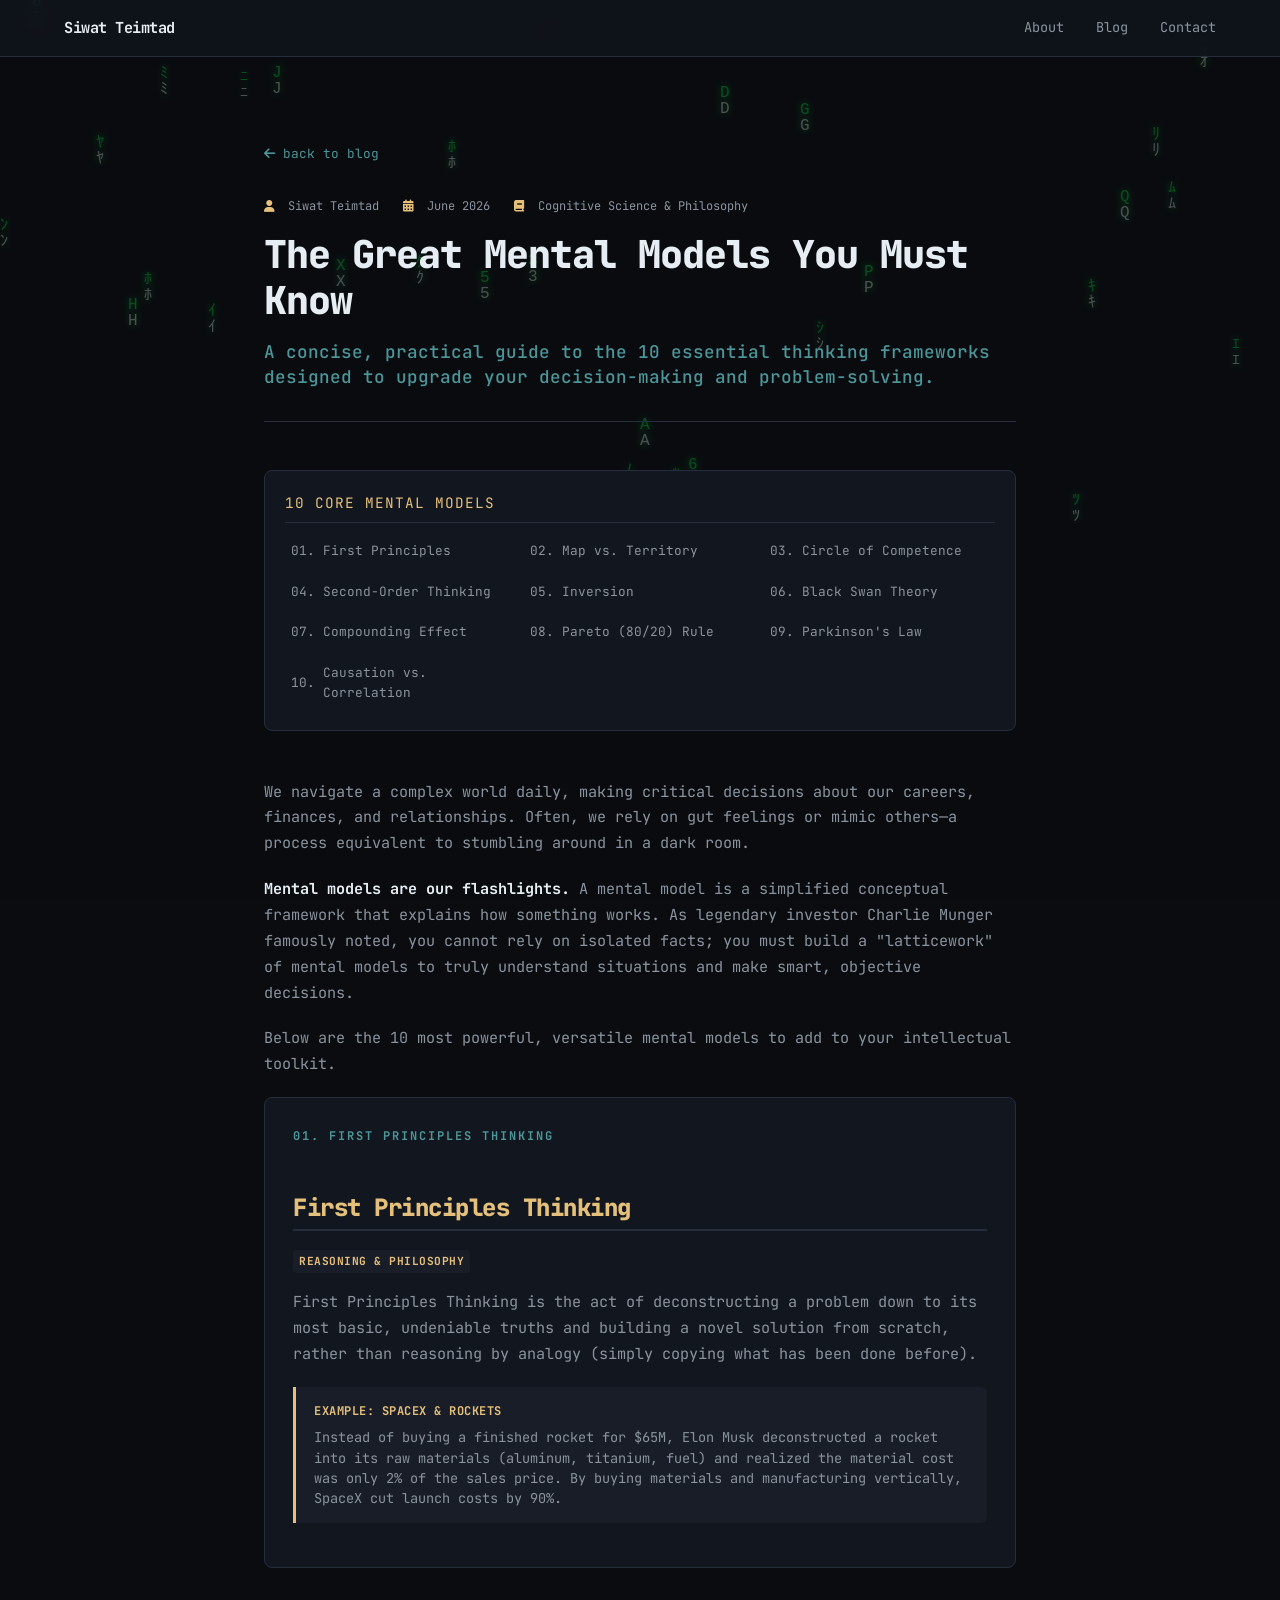
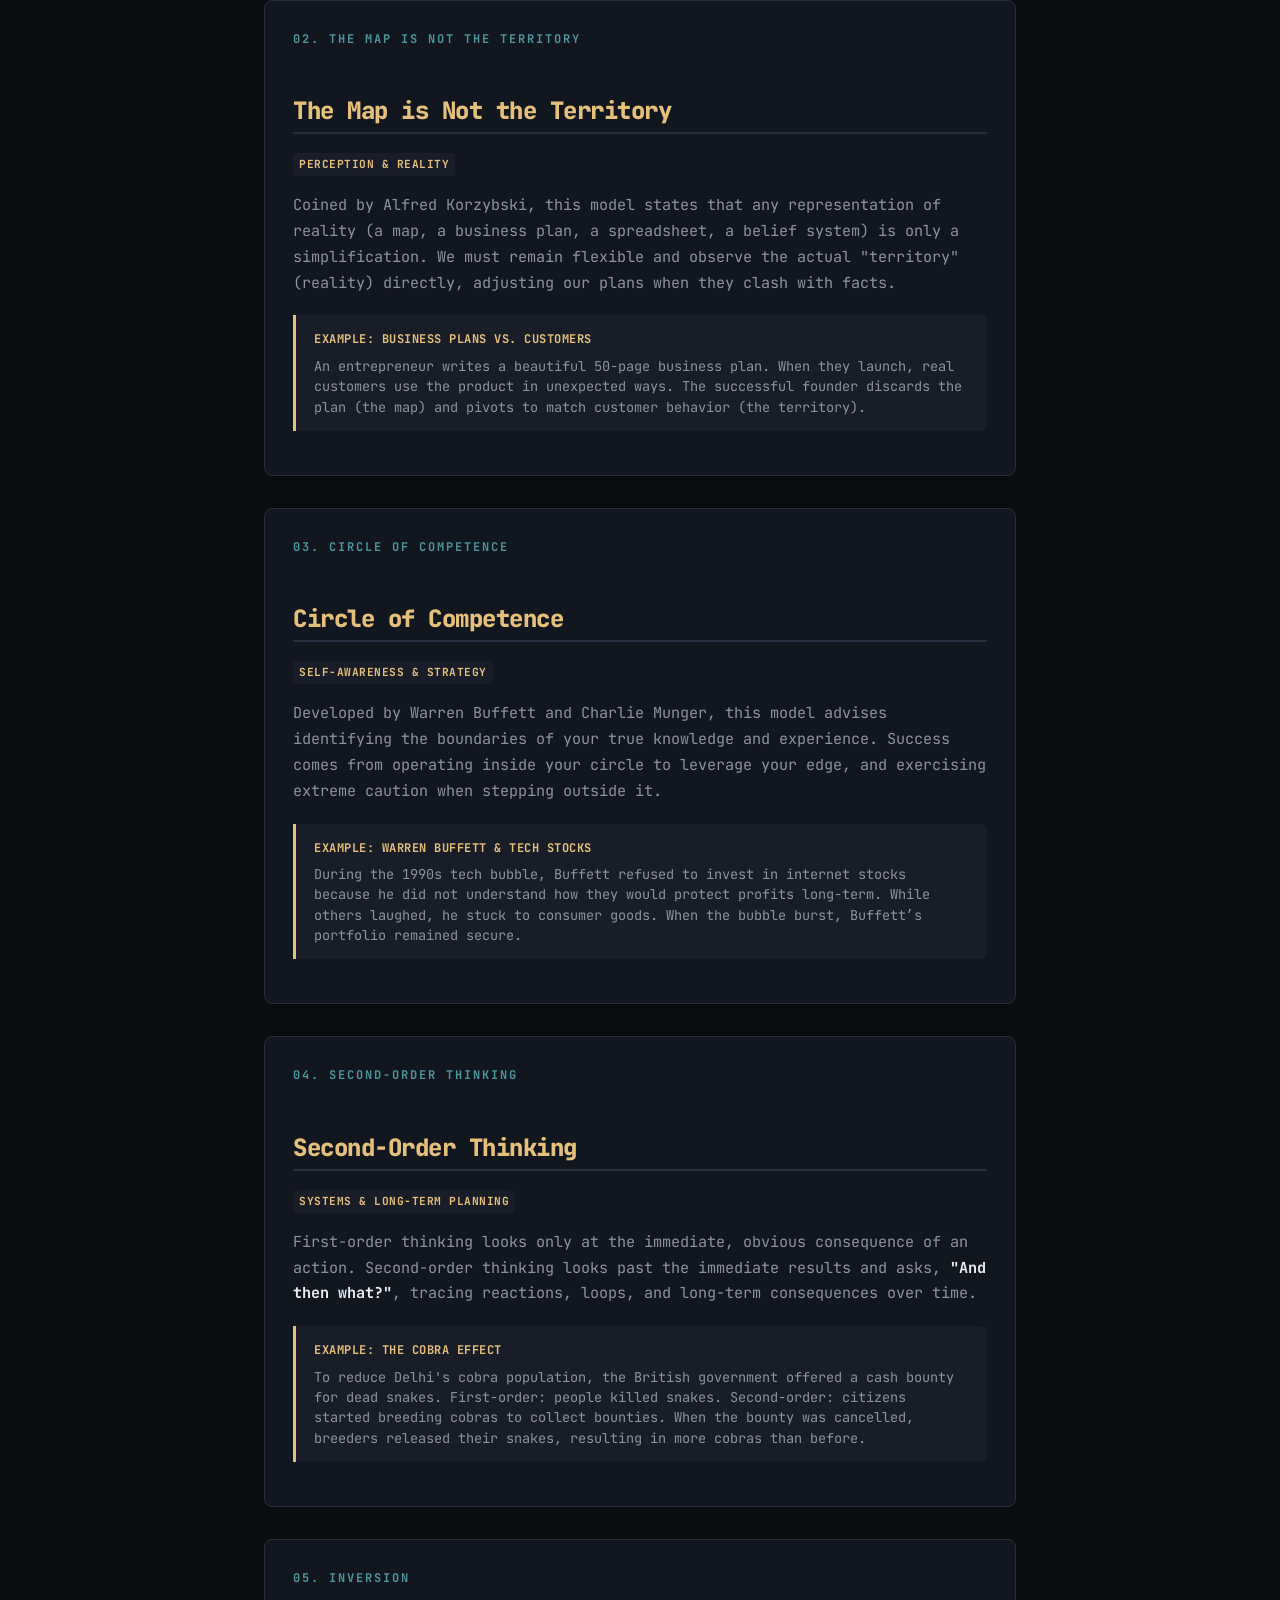
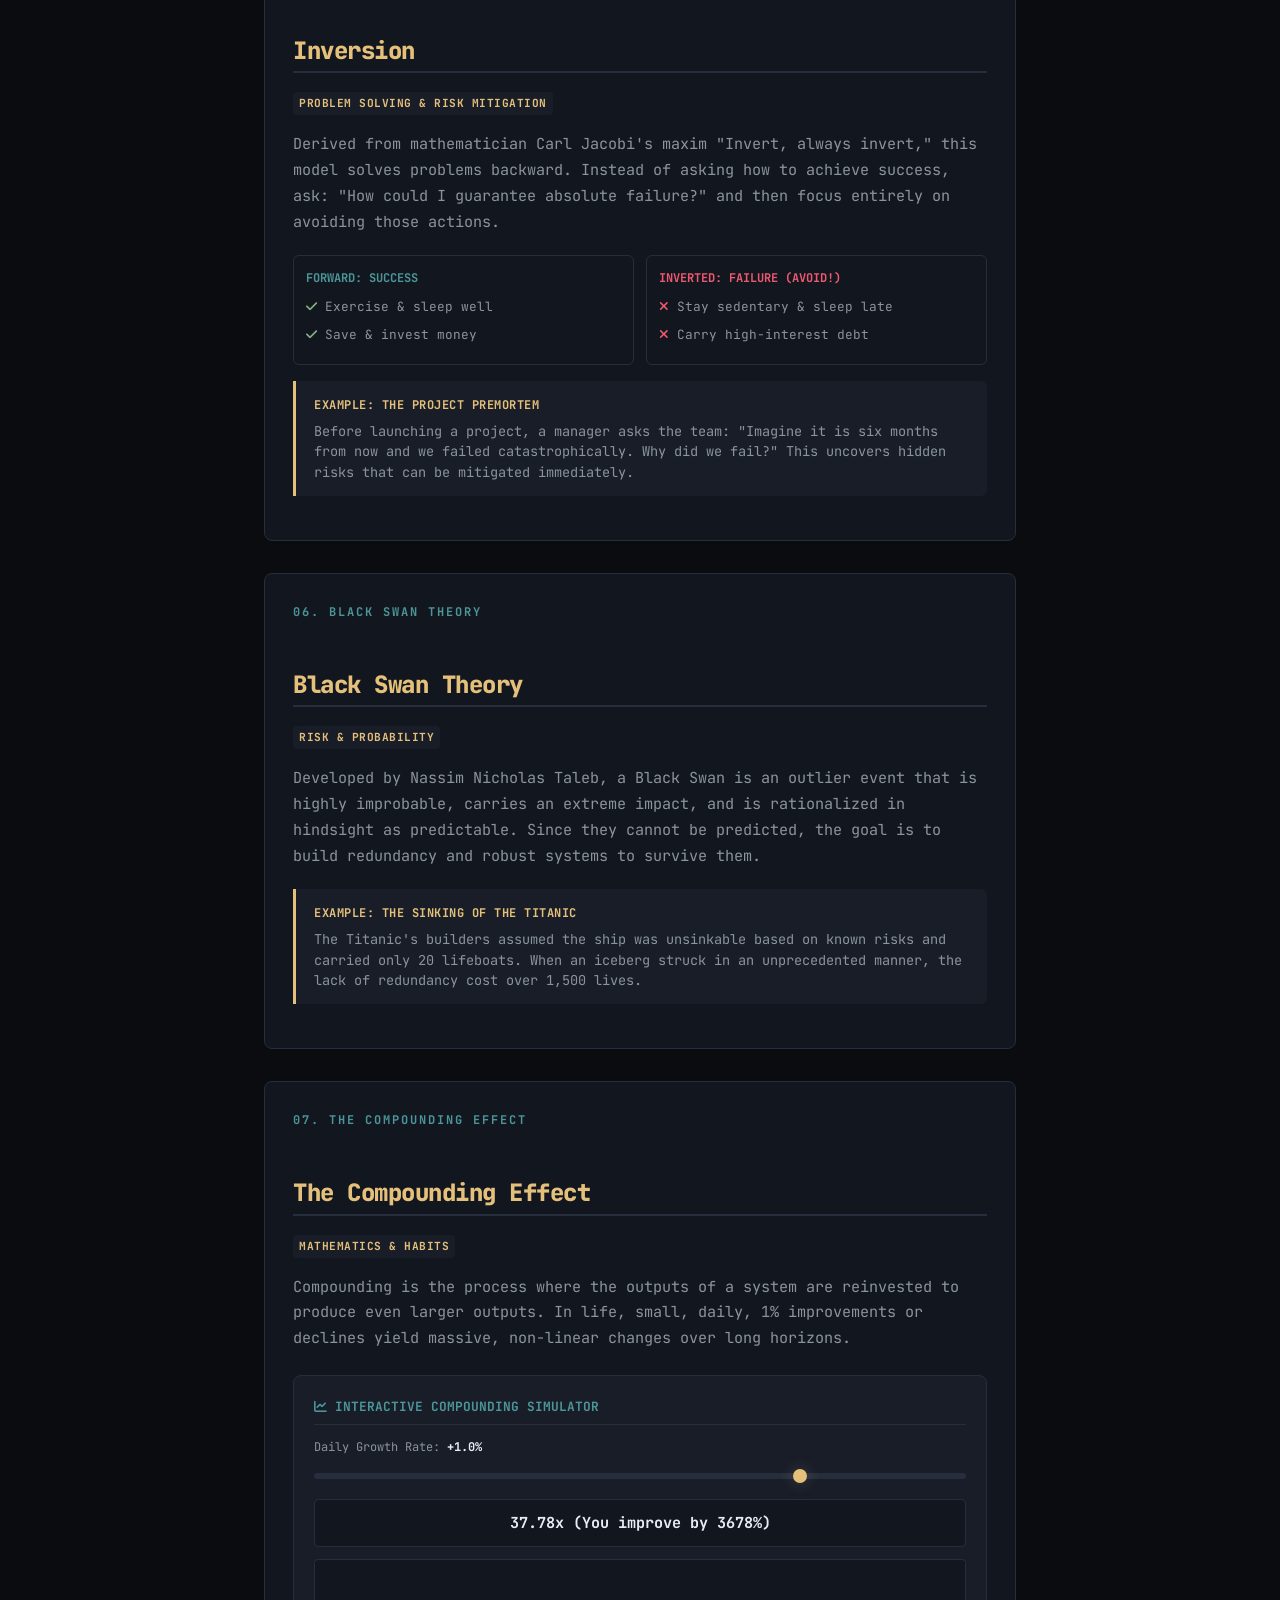
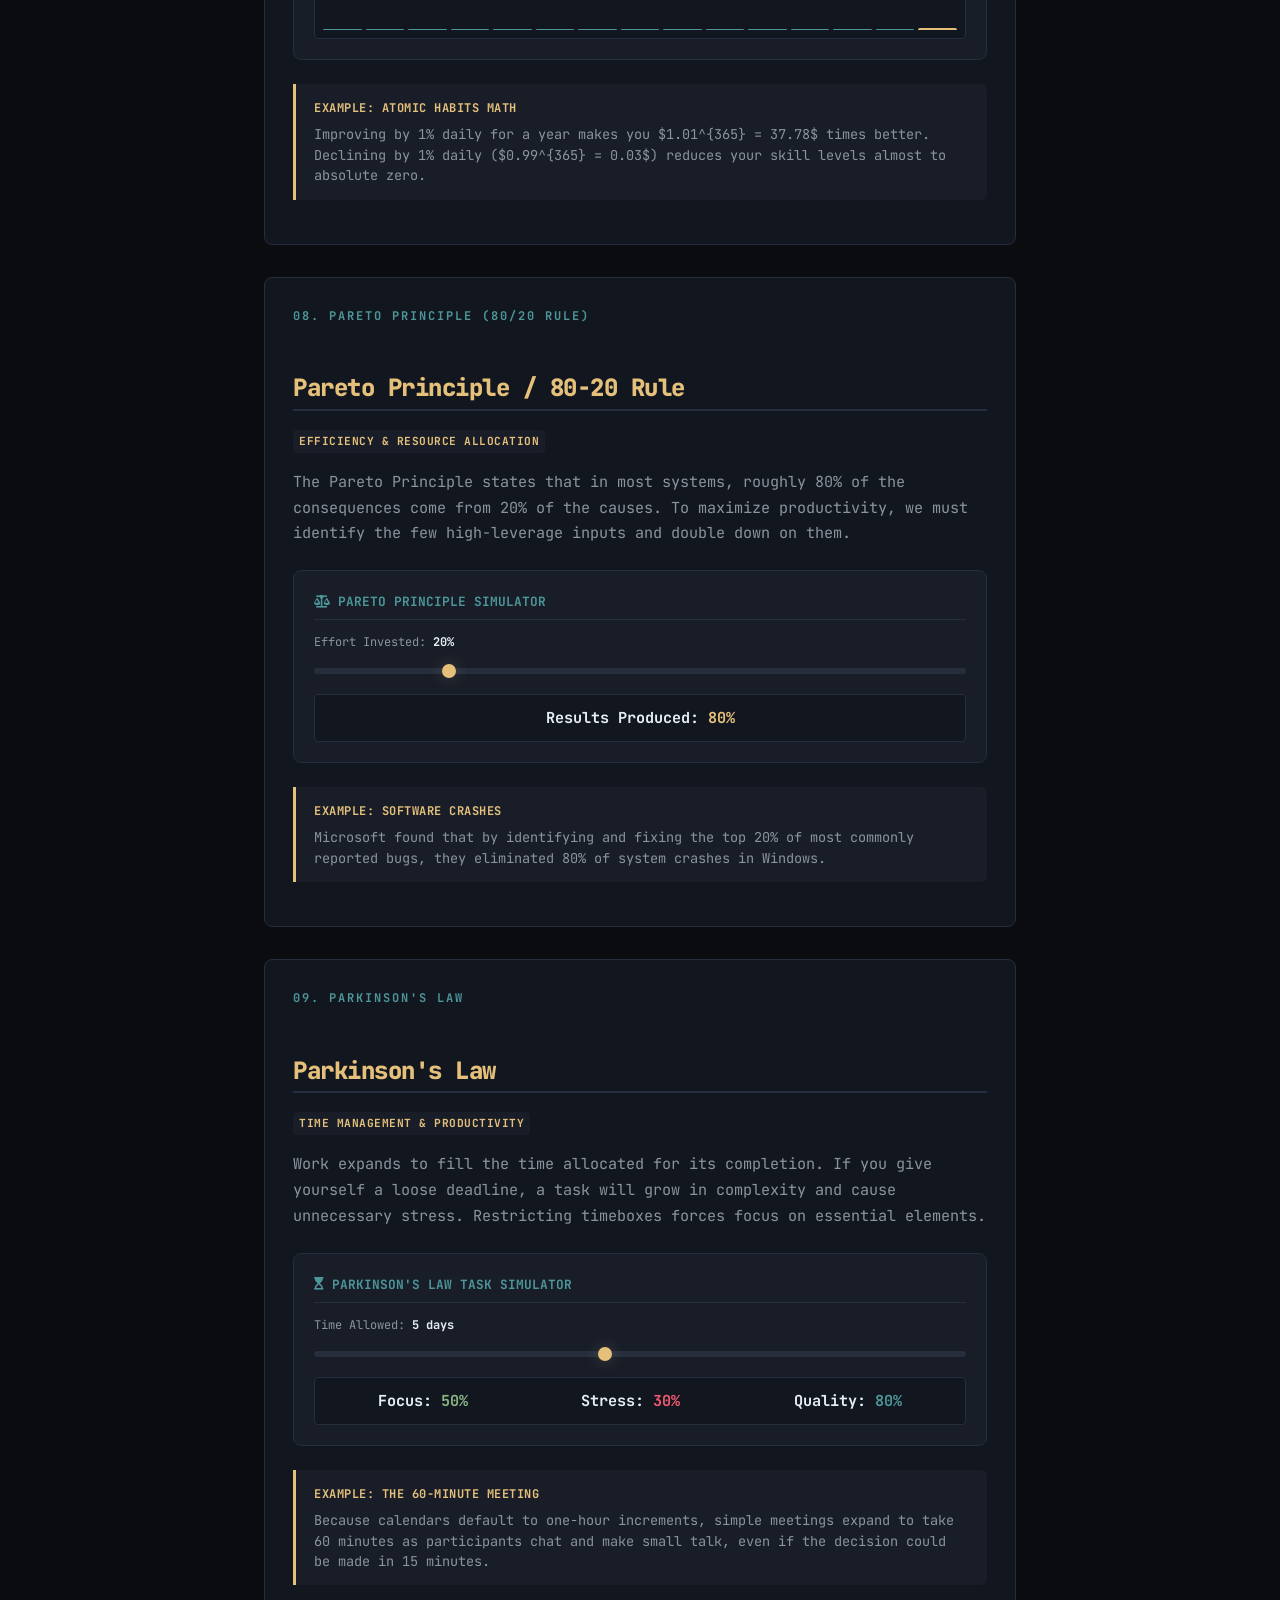
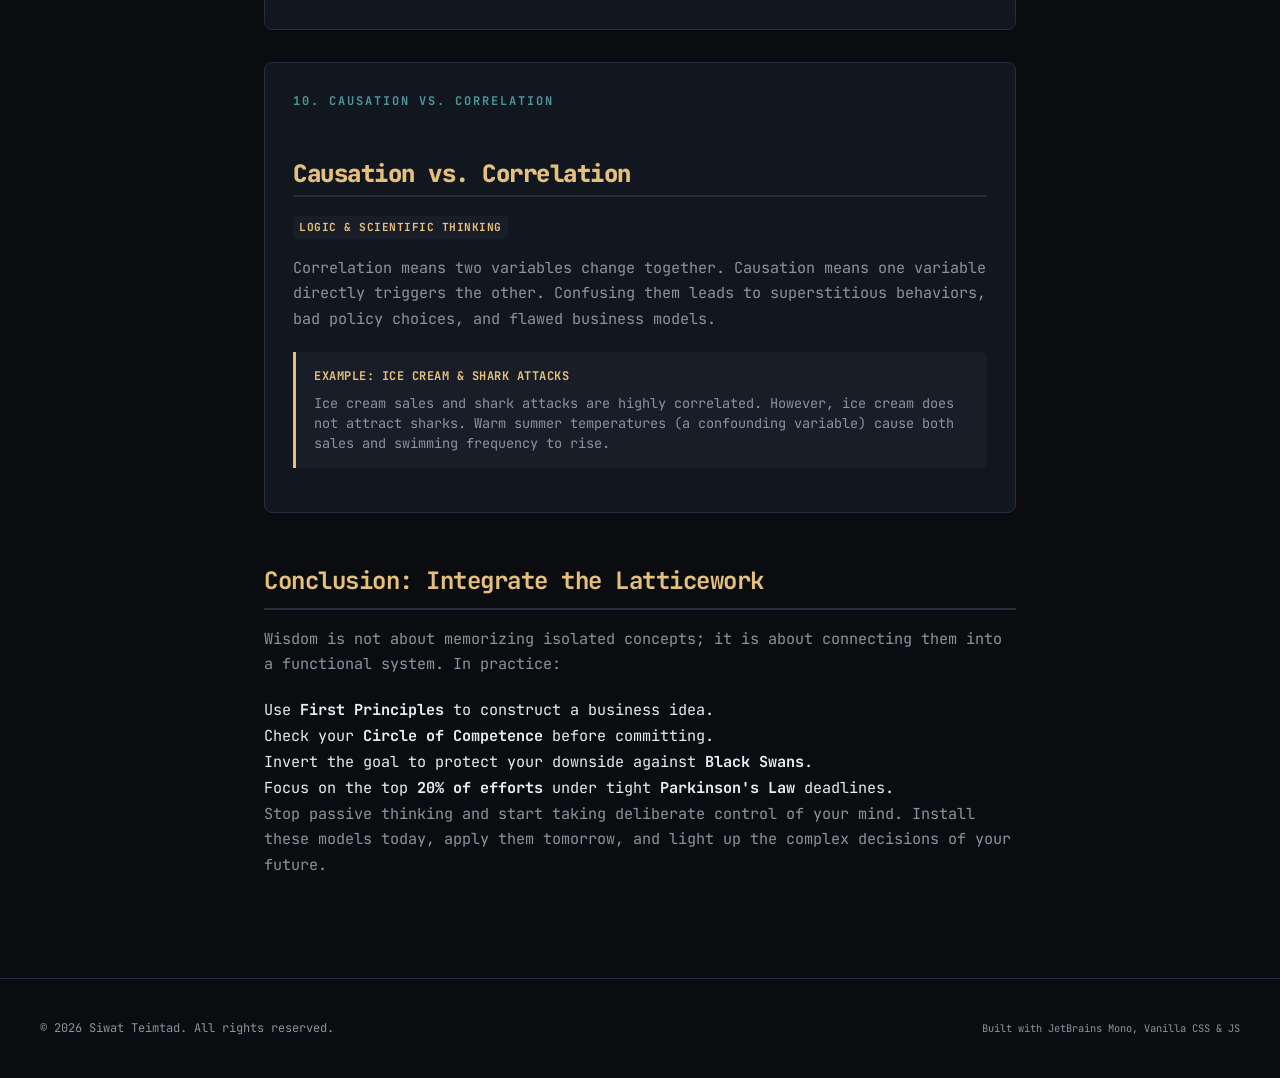
==== mental_models.html @ eea97946 "Initial commit: Setup portfolio website, economics paper, and interactive mental models blog post" ====
<!DOCTYPE html>
<html lang="en">
<head>
  <meta charset="UTF-8">
  <meta name="viewport" content="width=device-width, initial-scale=1.0">
  <title>The Great Mental Models You Must Know | Siwat Teimtad</title>
  <meta name="description" content="A concise masterclass guide explaining the 10 core mental models that will upgrade your thinking, decision-making, and problem-solving.">
  
  <!-- JetBrains Mono Google Font -->
  <link rel="preconnect" href="https://fonts.googleapis.com">
  <link rel="preconnect" href="https://fonts.gstatic.com" crossorigin>
  <link href="https://fonts.googleapis.com/css2?family=JetBrains+Mono:ital,wght@0,100..800;1,100..800&display=swap" rel="stylesheet">
  
  <!-- FontAwesome Icons -->
  <link rel="stylesheet" href="https://cdnjs.cloudflare.com/ajax/libs/font-awesome/6.4.0/css/all.min.css">
  
  <link rel="stylesheet" href="style.css">
  <style>
    /* Article Page Specific Styling */
    .article-section {
      padding-top: 140px;
      padding-bottom: 80px;
      min-height: 100vh;
      position: relative;
      z-index: 2;
    }
    
    .article-container {
      max-width: 800px;
      margin: 0 auto;
      padding: 0 24px;
    }
    
    .article-back-link {
      display: inline-flex;
      align-items: center;
      gap: 8px;
      font-size: 0.8rem;
      color: var(--color-secondary);
      margin-bottom: 32px;
      transition: color var(--transition-fast);
    }
    
    .article-back-link:hover {
      color: var(--color-primary);
    }
    
    .article-header {
      margin-bottom: 48px;
      border-bottom: 1px solid var(--border-color);
      padding-bottom: 32px;
    }
    
    .article-meta {
      display: flex;
      gap: 24px;
      font-size: 0.75rem;
      color: var(--text-muted);
      margin-bottom: 16px;
    }
    
    .article-meta span i {
      color: var(--color-primary);
      margin-right: 6px;
    }
    
    .article-title {
      font-size: 2.4rem;
      line-height: 1.2;
      font-weight: 800;
      color: var(--text-main);
      margin-bottom: 16px;
      letter-spacing: -1px;
    }
    
    .article-subtitle {
      font-size: 1.1rem;
      color: var(--color-secondary);
      font-weight: 500;
      line-height: 1.4;
    }
    
    /* Interactive Navigation Wheel */
    .toc-container {
      background-color: var(--bg-secondary);
      border: 1px solid var(--border-color);
      border-radius: 8px;
      padding: 20px;
      margin-bottom: 48px;
    }
    
    .toc-title {
      font-size: 0.9rem;
      color: var(--color-primary);
      margin-bottom: 12px;
      text-transform: uppercase;
      letter-spacing: 1px;
      border-bottom: 1px solid var(--border-color);
      padding-bottom: 8px;
    }
    
    .toc-grid {
      display: grid;
      grid-template-columns: repeat(auto-fill, minmax(220px, 1fr));
      gap: 8px;
    }
    
    .toc-item {
      font-size: 0.8rem;
      color: var(--text-muted);
      display: flex;
      align-items: center;
      gap: 8px;
      padding: 6px;
      border-radius: 4px;
      transition: all var(--transition-fast);
    }
    
    .toc-item:hover {
      background-color: var(--bg-elevated);
      color: var(--color-primary);
      transform: translateX(4px);
    }
    
    .article-content {
      font-size: 0.95rem;
      line-height: 1.7;
      color: var(--text-main);
    }
    
    .article-content p {
      margin-bottom: 20px;
      color: var(--text-muted);
    }
    
    .article-content strong {
      color: var(--text-main);
    }
    
    .article-content h2 {
      font-size: 1.5rem;
      color: var(--color-primary);
      margin-top: 48px;
      margin-bottom: 16px;
      border-bottom: 2px solid var(--border-color);
      padding-bottom: 6px;
      letter-spacing: -0.5px;
    }
    
    .article-content h3 {
      font-size: 1.15rem;
      color: var(--color-secondary);
      margin-top: 28px;
      margin-bottom: 12px;
    }
    
    .model-card {
      background-color: var(--bg-secondary);
      border: 1px solid var(--border-color);
      border-radius: 8px;
      padding: 28px;
      margin-bottom: 32px;
      position: relative;
      z-index: 2;
      transition: border-color var(--transition-fast);
    }
    
    .model-card:hover {
      border-color: var(--border-focus);
    }
    
    .model-num {
      font-size: 0.75rem;
      color: var(--color-secondary);
      font-weight: 700;
      margin-bottom: 4px;
      display: block;
      text-transform: uppercase;
      letter-spacing: 2px;
    }
    
    .model-heading {
      font-size: 1.6rem;
      font-weight: 800;
      margin-bottom: 16px;
      color: var(--text-main);
      line-height: 1.2;
      letter-spacing: -0.5px;
    }
    
    .section-tag {
      display: inline-block;
      font-size: 0.7rem;
      font-weight: 700;
      background-color: var(--bg-elevated);
      color: var(--color-primary);
      padding: 2px 6px;
      border-radius: 4px;
      margin-bottom: 16px;
      text-transform: uppercase;
      letter-spacing: 0.5px;
    }
    
    .model-example {
      margin-top: 16px;
      padding: 14px 18px;
      background-color: var(--bg-elevated);
      border-left: 3px solid var(--color-primary);
      border-radius: 0 6px 6px 0;
      margin-bottom: 16px;
    }
    
    .example-title {
      font-size: 0.75rem;
      font-weight: 700;
      color: var(--color-primary);
      text-transform: uppercase;
      margin-bottom: 6px;
      letter-spacing: 0.5px;
    }
    
    .example-body {
      font-size: 0.85rem;
      color: var(--text-muted);
      line-height: 1.5;
      margin-bottom: 0 !important;
    }
    
    /* Interactive Simulator Elements */
    .simulator-container {
      background: var(--bg-elevated);
      border: 1px solid var(--border-color);
      border-radius: 8px;
      padding: 20px;
      margin: 24px 0;
    }
    
    .simulator-title {
      font-size: 0.8rem;
      font-weight: 700;
      color: var(--color-secondary);
      text-transform: uppercase;
      margin-bottom: 12px;
      border-bottom: 1px solid var(--border-color);
      padding-bottom: 6px;
      display: flex;
      align-items: center;
      gap: 8px;
    }
    
    .sim-control {
      margin-bottom: 12px;
    }
    
    .sim-label {
      font-size: 0.75rem;
      color: var(--text-muted);
      margin-bottom: 4px;
      display: block;
    }
    
    .sim-slider {
      width: 100%;
      height: 6px;
      background: var(--border-color);
      border-radius: 3px;
      outline: none;
      -webkit-appearance: none;
    }
    
    .sim-slider::-webkit-slider-thumb {
      -webkit-appearance: none;
      width: 14px;
      height: 14px;
      border-radius: 50%;
      background: var(--color-primary);
      cursor: pointer;
      box-shadow: var(--glow-gold);
    }
    
    .sim-output {
      font-family: var(--font-family);
      font-size: 0.95rem;
      color: var(--text-main);
      font-weight: 700;
      background: var(--bg-secondary);
      padding: 10px;
      border-radius: 4px;
      border: 1px solid var(--border-color);
      text-align: center;
      margin-top: 12px;
    }
    
    /* Compounding chart visual list */
    .compounding-bar-container {
      display: flex;
      align-items: flex-end;
      gap: 4px;
      height: 80px;
      margin-top: 12px;
      background: var(--bg-secondary);
      padding: 8px;
      border-radius: 4px;
      border: 1px solid var(--border-color);
    }
    
    .compounding-bar {
      flex: 1;
      background: var(--color-secondary);
      height: 1%;
      transition: height 0.3s ease;
      border-radius: 2px 2px 0 0;
    }
    
    .compounding-bar:last-child {
      background: var(--color-primary);
    }
    
    /* Inversion Toggle Style */
    .inversion-box {
      display: grid;
      grid-template-columns: 1fr 1fr;
      gap: 12px;
      margin-top: 12px;
    }
    
    .inv-column {
      background: var(--bg-secondary);
      padding: 12px;
      border-radius: 6px;
      border: 1px solid var(--border-color);
    }
    
    .inv-header {
      font-size: 0.75rem;
      font-weight: 700;
      text-transform: uppercase;
      margin-bottom: 8px;
    }
    
    .inv-header.forward { color: var(--color-secondary); }
    .inv-header.inverted { color: var(--color-danger); }
    
    .inv-item {
      font-size: 0.8rem;
      color: var(--text-muted);
      margin-bottom: 6px;
    }
  </style>
</head>
<body>
  <!-- Matrix Digital Rain Background -->
  <canvas id="matrix-canvas"></canvas>

  <!-- Header / Navigation -->
  <header class="header">
    <div class="nav-container">
      <a href="index.html" class="logo-container">
        <span class="logo-text">Siwat Teimtad</span>
      </a>
      
      <nav class="nav-menu">
        <a href="index.html#about" class="nav-link">About</a>
        <a href="index.html#blog" class="nav-link">Blog</a>
        <a href="index.html#contact" class="nav-link">Contact</a>
      </nav>
    </div>
  </header>

  <!-- Main Article Section -->
  <main class="article-section">
    <div class="article-container">
      <a href="index.html#blog" class="article-back-link">
        <i class="fas fa-arrow-left"></i> back to blog
      </a>
      
      <article>
        <header class="article-header">
          <div class="article-meta">
            <span><i class="fas fa-user"></i> Siwat Teimtad</span>
            <span><i class="fas fa-calendar-alt"></i> June 2026</span>
            <span><i class="fas fa-book"></i> Cognitive Science & Philosophy</span>
          </div>
          <h1 class="article-title">The Great Mental Models You Must Know</h1>
          <p class="article-subtitle">
            A concise, practical guide to the 10 essential thinking frameworks designed to upgrade your decision-making and problem-solving.
          </p>
        </header>
        
        <!-- Table of Contents -->
        <div class="toc-container">
          <div class="toc-title">10 Core Mental Models</div>
          <div class="toc-grid">
            <a href="#first-principles" class="toc-item"><span>01.</span> First Principles</a>
            <a href="#map-territory" class="toc-item"><span>02.</span> Map vs. Territory</a>
            <a href="#circle-competence" class="toc-item"><span>03.</span> Circle of Competence</a>
            <a href="#second-order" class="toc-item"><span>04.</span> Second-Order Thinking</a>
            <a href="#inversion" class="toc-item"><span>05.</span> Inversion</a>
            <a href="#black-swan" class="toc-item"><span>06.</span> Black Swan Theory</a>
            <a href="#compounding" class="toc-item"><span>07.</span> Compounding Effect</a>
            <a href="#pareto" class="toc-item"><span>08.</span> Pareto (80/20) Rule</a>
            <a href="#parkinsons-law" class="toc-item"><span>09.</span> Parkinson's Law</a>
            <a href="#causation-correlation" class="toc-item"><span>10.</span> Causation vs. Correlation</a>
          </div>
        </div>
        
        <div class="article-content">
          <!-- Introduction -->
          <section class="intro-section">
            <p>
              We navigate a complex world daily, making critical decisions about our careers, finances, and relationships. Often, we rely on gut feelings or mimic others—a process equivalent to stumbling around in a dark room. 
            </p>
            <p>
              <strong>Mental models are our flashlights.</strong> A mental model is a simplified conceptual framework that explains how something works. As legendary investor Charlie Munger famously noted, you cannot rely on isolated facts; you must build a "latticework" of mental models to truly understand situations and make smart, objective decisions.
            </p>
            <p>
              Below are the 10 most powerful, versatile mental models to add to your intellectual toolkit.
            </p>
          </section>

          <!-- 01. First Principles Thinking -->
          <section id="first-principles" class="model-card">
            <span class="model-num">01. First Principles Thinking</span>
            <h2 class="model-heading">First Principles Thinking</h2>
            <span class="section-tag">Reasoning & Philosophy</span>
            <p>
              First Principles Thinking is the act of deconstructing a problem down to its most basic, undeniable truths and building a novel solution from scratch, rather than reasoning by analogy (simply copying what has been done before).
            </p>
            <div class="model-example">
              <div class="example-title">Example: SpaceX & Rockets</div>
              <p class="example-body">
                Instead of buying a finished rocket for $65M, Elon Musk deconstructed a rocket into its raw materials (aluminum, titanium, fuel) and realized the material cost was only 2% of the sales price. By buying materials and manufacturing vertically, SpaceX cut launch costs by 90%.
              </p>
            </div>
          </section>

          <!-- 02. The Map is Not the Territory -->
          <section id="map-territory" class="model-card">
            <span class="model-num">02. The Map is Not the Territory</span>
            <h2 class="model-heading">The Map is Not the Territory</h2>
            <span class="section-tag">Perception & Reality</span>
            <p>
              Coined by Alfred Korzybski, this model states that any representation of reality (a map, a business plan, a spreadsheet, a belief system) is only a simplification. We must remain flexible and observe the actual "territory" (reality) directly, adjusting our plans when they clash with facts.
            </p>
            <div class="model-example">
              <div class="example-title">Example: Business Plans vs. Customers</div>
              <p class="example-body">
                An entrepreneur writes a beautiful 50-page business plan. When they launch, real customers use the product in unexpected ways. The successful founder discards the plan (the map) and pivots to match customer behavior (the territory).
              </p>
            </div>
          </section>

          <!-- 03. Circle of Competence -->
          <section id="circle-competence" class="model-card">
            <span class="model-num">03. Circle of Competence</span>
            <h2 class="model-heading">Circle of Competence</h2>
            <span class="section-tag">Self-Awareness & Strategy</span>
            <p>
              Developed by Warren Buffett and Charlie Munger, this model advises identifying the boundaries of your true knowledge and experience. Success comes from operating inside your circle to leverage your edge, and exercising extreme caution when stepping outside it.
            </p>
            <div class="model-example">
              <div class="example-title">Example: Warren Buffett & Tech Stocks</div>
              <p class="example-body">
                During the 1990s tech bubble, Buffett refused to invest in internet stocks because he did not understand how they would protect profits long-term. While others laughed, he stuck to consumer goods. When the bubble burst, Buffett’s portfolio remained secure.
              </p>
            </div>
          </section>

          <!-- 04. Second-Order Thinking -->
          <section id="second-order" class="model-card">
            <span class="model-num">04. Second-Order Thinking</span>
            <h2 class="model-heading">Second-Order Thinking</h2>
            <span class="section-tag">Systems & Long-Term Planning</span>
            <p>
              First-order thinking looks only at the immediate, obvious consequence of an action. Second-order thinking looks past the immediate results and asks, <strong>"And then what?"</strong>, tracing reactions, loops, and long-term consequences over time.
            </p>
            <div class="model-example">
              <div class="example-title">Example: The Cobra Effect</div>
              <p class="example-body">
                To reduce Delhi's cobra population, the British government offered a cash bounty for dead snakes. First-order: people killed snakes. Second-order: citizens started breeding cobras to collect bounties. When the bounty was cancelled, breeders released their snakes, resulting in more cobras than before.
              </p>
            </div>
          </section>

          <!-- 05. Inversion -->
          <section id="inversion" class="model-card">
            <span class="model-num">05. Inversion</span>
            <h2 class="model-heading">Inversion</h2>
            <span class="section-tag">Problem Solving & Risk Mitigation</span>
            <p>
              Derived from mathematician Carl Jacobi's maxim "Invert, always invert," this model solves problems backward. Instead of asking how to achieve success, ask: "How could I guarantee absolute failure?" and then focus entirely on avoiding those actions.
            </p>
            <div class="inversion-box" style="margin-bottom: 16px;">
              <div class="inv-column">
                <div class="inv-header forward">Forward: Success</div>
                <div class="inv-item"><i class="fas fa-check" style="color: var(--color-success)"></i> Exercise & sleep well</div>
                <div class="inv-item"><i class="fas fa-check" style="color: var(--color-success)"></i> Save & invest money</div>
              </div>
              <div class="inv-column">
                <div class="inv-header inverted">Inverted: Failure (Avoid!)</div>
                <div class="inv-item"><i class="fas fa-times" style="color: var(--color-danger)"></i> Stay sedentary & sleep late</div>
                <div class="inv-item"><i class="fas fa-times" style="color: var(--color-danger)"></i> Carry high-interest debt</div>
              </div>
            </div>
            <div class="model-example">
              <div class="example-title">Example: The Project Premortem</div>
              <p class="example-body">
                Before launching a project, a manager asks the team: "Imagine it is six months from now and we failed catastrophically. Why did we fail?" This uncovers hidden risks that can be mitigated immediately.
              </p>
            </div>
          </section>

          <!-- 06. Black Swan -->
          <section id="black-swan" class="model-card">
            <span class="model-num">06. Black Swan Theory</span>
            <h2 class="model-heading">Black Swan Theory</h2>
            <span class="section-tag">Risk & Probability</span>
            <p>
              Developed by Nassim Nicholas Taleb, a Black Swan is an outlier event that is highly improbable, carries an extreme impact, and is rationalized in hindsight as predictable. Since they cannot be predicted, the goal is to build redundancy and robust systems to survive them.
            </p>
            <div class="model-example">
              <div class="example-title">Example: The Sinking of the Titanic</div>
              <p class="example-body">
                The Titanic's builders assumed the ship was unsinkable based on known risks and carried only 20 lifeboats. When an iceberg struck in an unprecedented manner, the lack of redundancy cost over 1,500 lives.
              </p>
            </div>
          </section>

          <!-- 07. Compounding Effect -->
          <section id="compounding" class="model-card">
            <span class="model-num">07. The Compounding Effect</span>
            <h2 class="model-heading">The Compounding Effect</h2>
            <span class="section-tag">Mathematics & Habits</span>
            <p>
              Compounding is the process where the outputs of a system are reinvested to produce even larger outputs. In life, small, daily, 1% improvements or declines yield massive, non-linear changes over long horizons.
            </p>
            
            <!-- Interactive Compounding Simulator -->
            <div class="simulator-container">
              <div class="simulator-title"><i class="fas fa-chart-line"></i> Interactive Compounding Simulator</div>
              <div class="sim-control">
                <span class="sim-label">Daily Growth Rate: <strong id="compound-val">+1.0%</strong></span>
                <input type="range" id="compound-rate" class="sim-slider" min="-2.0" max="2.0" step="0.1" value="1.0">
              </div>
              <div class="sim-output" id="compound-result">
                37.78x (Your growth over 365 days)
              </div>
              <div class="compounding-bar-container" id="chart-bars">
                <span class="compounding-bar"></span>
                <span class="compounding-bar"></span>
                <span class="compounding-bar"></span>
                <span class="compounding-bar"></span>
                <span class="compounding-bar"></span>
                <span class="compounding-bar"></span>
                <span class="compounding-bar"></span>
                <span class="compounding-bar"></span>
                <span class="compounding-bar"></span>
                <span class="compounding-bar"></span>
                <span class="compounding-bar"></span>
                <span class="compounding-bar"></span>
                <span class="compounding-bar"></span>
                <span class="compounding-bar"></span>
                <span class="compounding-bar"></span>
              </div>
            </div>

            <div class="model-example">
              <div class="example-title">Example: Atomic Habits Math</div>
              <p class="example-body">
                Improving by 1% daily for a year makes you $1.01^{365} = 37.78$ times better. Declining by 1% daily ($0.99^{365} = 0.03$) reduces your skill levels almost to absolute zero.
              </p>
            </div>
          </section>

          <!-- 08. Pareto Principle -->
          <section id="pareto" class="model-card">
            <span class="model-num">08. Pareto Principle (80/20 Rule)</span>
            <h2 class="model-heading">Pareto Principle / 80-20 Rule</h2>
            <span class="section-tag">Efficiency & Resource Allocation</span>
            <p>
              The Pareto Principle states that in most systems, roughly 80% of the consequences come from 20% of the causes. To maximize productivity, we must identify the few high-leverage inputs and double down on them.
            </p>

            <!-- Interactive Pareto Simulator -->
            <div class="simulator-container">
              <div class="simulator-title"><i class="fas fa-balance-scale"></i> Pareto Principle Simulator</div>
              <div class="sim-control">
                <span class="sim-label">Effort Invested: <strong id="effort-val">20%</strong></span>
                <input type="range" id="pareto-slider" class="sim-slider" min="0" max="100" step="5" value="20">
              </div>
              <div class="sim-output">
                Results Produced: <strong id="result-val" style="color: var(--color-primary);">80%</strong>
              </div>
            </div>

            <div class="model-example">
              <div class="example-title">Example: Software Crashes</div>
              <p class="example-body">
                Microsoft found that by identifying and fixing the top 20% of most commonly reported bugs, they eliminated 80% of system crashes in Windows.
              </p>
            </div>
          </section>

          <!-- 09. Parkinson's Law -->
          <section id="parkinsons-law" class="model-card">
            <span class="model-num">09. Parkinson's Law</span>
            <h2 class="model-heading">Parkinson's Law</h2>
            <span class="section-tag">Time Management & Productivity</span>
            <p>
              Work expands to fill the time allocated for its completion. If you give yourself a loose deadline, a task will grow in complexity and cause unnecessary stress. Restricting timeboxes forces focus on essential elements.
            </p>

            <!-- Interactive Task Simulator -->
            <div class="simulator-container">
              <div class="simulator-title"><i class="fas fa-hourglass-start"></i> Parkinson's Law Task Simulator</div>
              <div class="sim-control">
                <span class="sim-label">Time Allowed: <strong id="time-val">5 days</strong></span>
                <input type="range" id="parkinson-time" class="sim-slider" min="1" max="10" step="1" value="5">
              </div>
              <div class="sim-output">
                <div style="display: flex; justify-content: space-around; gap: 8px;">
                  <div>Focus: <strong id="focus-val" style="color: var(--color-success);">50%</strong></div>
                  <div>Stress: <strong id="stress-val" style="color: var(--color-danger);">30%</strong></div>
                  <div>Quality: <strong id="quality-val" style="color: var(--color-secondary);">80%</strong></div>
                </div>
              </div>
            </div>

            <div class="model-example">
              <div class="example-title">Example: The 60-Minute Meeting</div>
              <p class="example-body">
                Because calendars default to one-hour increments, simple meetings expand to take 60 minutes as participants chat and make small talk, even if the decision could be made in 15 minutes.
              </p>
            </div>
          </section>

          <!-- 10. Causation vs. Correlation -->
          <section id="causation-correlation" class="model-card">
            <span class="model-num">10. Causation vs. Correlation</span>
            <h2 class="model-heading">Causation vs. Correlation</h2>
            <span class="section-tag">Logic & Scientific Thinking</span>
            <p>
              Correlation means two variables change together. Causation means one variable directly triggers the other. Confusing them leads to superstitious behaviors, bad policy choices, and flawed business models.
            </p>
            <div class="model-example">
              <div class="example-title">Example: Ice Cream & Shark Attacks</div>
              <p class="example-body">
                Ice cream sales and shark attacks are highly correlated. However, ice cream does not attract sharks. Warm summer temperatures (a confounding variable) cause both sales and swimming frequency to rise.
              </p>
            </div>
          </section>

          <!-- Conclusion -->
          <section class="conclusion-section" style="margin-top: 48px;">
            <h2>Conclusion: Integrate the Latticework</h2>
            <p>
              Wisdom is not about memorizing isolated concepts; it is about connecting them into a functional system. In practice:
            </p>
            <ul>
              <li>Use <strong>First Principles</strong> to construct a business idea.</li>
              <li>Check your <strong>Circle of Competence</strong> before committing.</li>
              <li>Invert the goal to protect your downside against <strong>Black Swans</strong>.</li>
              <li>Focus on the top <strong>20% of efforts</strong> under tight <strong>Parkinson's Law</strong> deadlines.</li>
            </ul>
            <p>
              Stop passive thinking and start taking deliberate control of your mind. Install these models today, apply them tomorrow, and light up the complex decisions of your future.
            </p>
          </section>
        </div>
      </article>
    </div>
  </main>

  <footer class="footer">
    <div class="footer-container">
      <p class="footer-copy">&copy; 2026 Siwat Teimtad. All rights reserved.</p>
      <p class="footer-credit">Built with JetBrains Mono, Vanilla CSS & JS</p>
    </div>
  </footer>

  <script src="script.js"></script>
  <script>
    // Interactive components functionality
    document.addEventListener('DOMContentLoaded', () => {
      // Compounding Calculator
      const compoundSlider = document.getElementById('compound-rate');
      const compoundVal = document.getElementById('compound-val');
      const compoundOutput = document.getElementById('compound-result');
      const chartBars = document.getElementById('chart-bars');
      
      if (compoundSlider && compoundOutput && chartBars) {
        const updateCompounding = () => {
          const rate = parseFloat(compoundSlider.value);
          compoundVal.textContent = (rate >= 0 ? '+' : '') + rate.toFixed(1) + '%';
          
          const factor = 1 + (rate / 100);
          const result = Math.pow(factor, 365);
          
          if (rate === 0) {
            compoundOutput.textContent = '1.00x (No change)';
          } else if (rate > 0) {
            compoundOutput.textContent = result.toFixed(2) + 'x (You improve by ' + ((result - 1) * 100).toFixed(0) + '%)';
          } else {
            compoundOutput.textContent = result.toFixed(5) + 'x (You decline to almost 0)';
          }
          
          const bars = chartBars.querySelectorAll('.compounding-bar');
          bars.forEach((bar, index) => {
            const step = index / (bars.length - 1);
            const intermediateResult = Math.pow(factor, step * 365);
            let heightPercent = 0;
            if (rate >= 0) {
              const maxResult = Math.pow(1 + (2.0 / 100), 365);
              heightPercent = (intermediateResult / maxResult) * 100;
            } else {
              heightPercent = intermediateResult * 100;
            }
            bar.style.height = Math.max(2, Math.min(100, heightPercent)) + '%';
          });
        };
        
        compoundSlider.addEventListener('input', updateCompounding);
        updateCompounding();
      }
      
      // Parkinson's Law Task Simulator
      const timeSlider = document.getElementById('parkinson-time');
      const timeVal = document.getElementById('time-val');
      const focusVal = document.getElementById('focus-val');
      const stressVal = document.getElementById('stress-val');
      const qualityVal = document.getElementById('quality-val');
      
      if (timeSlider) {
        const updateParkinson = () => {
          const days = parseInt(timeSlider.value);
          timeVal.textContent = days + (days === 1 ? ' day' : ' days');
          
          let focus = 100 - (days - 1) * 9.5;
          let stress = 100 - (days - 1) * 9.8;
          let quality = 0;
          
          if (days === 1) {
            focus = 98; stress = 95; quality = 70;
          } else if (days >= 2 && days <= 4) {
            focus = 85; stress = 60; quality = 95;
          } else if (days >= 5 && days <= 7) {
            focus = 50; stress = 30; quality = 80;
          } else {
            focus = 20; stress = 10; quality = 50;
          }
          
          focusVal.textContent = Math.max(10, Math.min(100, focus)).toFixed(0) + '%';
          stressVal.textContent = Math.max(5, Math.min(100, stress)).toFixed(0) + '%';
          qualityVal.textContent = Math.max(20, Math.min(100, quality)).toFixed(0) + '%';
        };
        
        timeSlider.addEventListener('input', updateParkinson);
        updateParkinson();
      }
      
      // Pareto Slider Simulator
      const paretoSlider = document.getElementById('pareto-slider');
      const effortVal = document.getElementById('effort-val');
      const resultVal = document.getElementById('result-val');
      
      if (paretoSlider) {
        const updatePareto = () => {
          const effort = parseInt(paretoSlider.value);
          effortVal.textContent = effort + '%';
          
          let result = 0;
          if (effort <= 20) {
            result = 4 * effort;
          } else {
            result = 80 + 0.25 * (effort - 20);
          }
          resultVal.textContent = result.toFixed(0) + '%';
        };
        
        paretoSlider.addEventListener('input', updatePareto);
        updatePareto();
      }
    });
  </script>
</body>
</html>
---- style.css ----
/* ==========================================================================
   Design System & Variables
   ========================================================================== */
:root {
  /* Color Palette */
  --bg-primary: #0a0c10;
  --bg-secondary: #12161f;
  --bg-elevated: #181d28;
  --border-color: #262e3d;
  --border-focus: #3e4c63;
  
  --color-primary: #e5c07b; /* Amber Gold */
  --color-secondary: #4c9699; /* Muted Teal */
  --color-danger: #ef596f; /* Rose Red */
  --color-success: #89b482; /* Muted Green */
  
  --text-main: #e6edf3;
  --text-muted: #8b949e;
  --text-dark: #0f141c;
  
  /* Fonts */
  --font-family: 'JetBrains Mono', monospace;
  
  /* Transitions */
  --transition-fast: 0.2s cubic-bezier(0.4, 0, 0.2, 1);
  --transition-normal: 0.4s cubic-bezier(0.4, 0, 0.2, 1);
  
  /* Shadows & Glows */
  --glow-gold: 0 0 15px rgba(229, 192, 123, 0.25);
  --glow-teal: 0 0 15px rgba(76, 150, 153, 0.25);
  --shadow-main: 0 8px 32px 0 rgba(0, 0, 0, 0.5);
  --glass-bg: rgba(18, 22, 31, 0.7);
}

/* ==========================================================================
   Base Reset
   ========================================================================== */
*, *::before, *::after {
  box-sizing: border-box;
  margin: 0;
  padding: 0;
}

html {
  scroll-behavior: smooth;
  font-size: 16px;
  background-color: var(--bg-primary);
  color: var(--text-main);
  font-family: var(--font-family);
  -webkit-font-smoothing: antialiased;
  -moz-osx-font-smoothing: grayscale;
}

#matrix-canvas {
  position: fixed;
  top: 0;
  left: 0;
  width: 100vw;
  height: 100vh;
  z-index: 0;
  pointer-events: none;
  opacity: 0.28;
}

section, header, footer {
  position: relative;
  z-index: 1;
}

body {
  min-height: 100vh;
  line-height: 1.6;
  overflow-x: hidden;
  position: relative;
}

a {
  color: inherit;
  text-decoration: none;
  transition: color var(--transition-fast);
}

ul {
  list-style: none;
}

input, textarea, button {
  font-family: inherit;
  color: inherit;
  background: none;
  border: none;
}

/* ==========================================================================
   Utility Layouts & Containers
   ========================================================================== */
.section-container {
  max-width: 1200px;
  margin: 0 auto;
  padding: 80px 24px;
  position: relative;
  z-index: 2;
}

/* Header & Navigation */
.header {
  position: fixed;
  top: 0;
  left: 0;
  width: 100%;
  z-index: 100;
  border-bottom: 1px solid var(--border-color);
  background: var(--glass-bg);
  backdrop-filter: blur(12px);
  -webkit-backdrop-filter: blur(12px);
  transition: transform var(--transition-normal);
}

.nav-container {
  max-width: 1200px;
  margin: 0 auto;
  padding: 16px 24px;
  display: flex;
  justify-content: space-between;
  align-items: center;
}

.logo-container {
  display: flex;
  align-items: center;
  gap: 8px;
  font-weight: 700;
  letter-spacing: -0.5px;
}

.logo-text {
  font-size: 0.95rem;
}

.nav-menu {
  display: flex;
  gap: 32px;
}

.nav-link {
  font-size: 0.85rem;
  color: var(--text-muted);
}

.nav-link:hover {
  color: var(--color-primary);
}

/* Menu Toggle for Mobile */
.menu-toggle {
  display: none;
  flex-direction: column;
  gap: 6px;
  cursor: pointer;
  z-index: 101;
}

.menu-toggle .bar {
  width: 24px;
  height: 2px;
  background-color: var(--text-main);
  transition: all var(--transition-fast);
}

/* Active State for Mobile Navigation Hamburger */
.menu-toggle.active .bar:nth-child(1) {
  transform: translateY(8px) rotate(45deg);
}

.menu-toggle.active .bar:nth-child(2) {
  opacity: 0;
}

.menu-toggle.active .bar:nth-child(3) {
  transform: translateY(-8px) rotate(-45deg);
}

/* Buttons */
.btn {
  display: inline-flex;
  align-items: center;
  justify-content: center;
  padding: 12px 24px;
  font-size: 0.85rem;
  font-weight: 600;
  border-radius: 4px;
  cursor: pointer;
  transition: all var(--transition-fast);
  border: 1px solid transparent;
}

.btn-primary {
  background-color: var(--color-primary);
  color: var(--text-dark);
}

.btn-primary:hover {
  background-color: transparent;
  color: var(--color-primary);
  border-color: var(--color-primary);
  box-shadow: var(--glow-gold);
}

.btn-secondary {
  border-color: var(--border-color);
  color: var(--text-main);
  background-color: rgba(255, 255, 255, 0.02);
}

.btn-secondary:hover {
  border-color: var(--color-secondary);
  color: var(--color-secondary);
  box-shadow: var(--glow-teal);
}

/* Section Headers */
.section-header {
  display: flex;
  align-items: center;
  gap: 16px;
  margin-bottom: 24px;
}

.section-number {
  font-size: 1.1rem;
  color: var(--color-primary);
  font-weight: 500;
}

.section-title {
  font-size: 1.75rem;
  font-weight: 700;
  letter-spacing: -0.5px;
}

.section-divider {
  flex-grow: 1;
  height: 1px;
  background: linear-gradient(90deg, var(--border-color) 0%, transparent 100%);
}

.section-subtitle {
  color: var(--text-muted);
  font-size: 0.95rem;
  max-width: 700px;
  margin-bottom: 48px;
}

/* ==========================================================================
   Hero Section
   ========================================================================== */
.hero-section {
  position: relative;
  min-height: 100vh;
  display: flex;
  align-items: center;
  background: radial-gradient(circle at 80% 20%, rgba(20, 26, 38, 0.3) 0%, var(--bg-primary) 70%);
  padding-top: 100px;
}

/* Grid Overlay Background Graphic */
.grid-overlay {
  position: absolute;
  top: 0;
  left: 0;
  width: 100%;
  height: 100%;
  background-size: 40px 40px;
  background-image: 
    linear-gradient(to right, rgba(38, 46, 61, 0.05) 1px, transparent 1px),
    linear-gradient(to bottom, rgba(38, 46, 61, 0.05) 1px, transparent 1px);
  pointer-events: none;
  z-index: 1;
}

.hero-grid {
  display: flex;
  flex-direction: column;
  align-items: center;
  justify-content: center;
  text-align: center;
  gap: 48px;
}

.hero-pretitle {
  display: inline-block;
  padding: 6px 16px;
  font-size: 0.75rem;
  font-weight: 600;
  background-color: rgba(229, 192, 123, 0.08);
  border: 1px solid rgba(229, 192, 123, 0.2);
  color: var(--color-primary);
  border-radius: 40px;
  margin-bottom: 24px;
  letter-spacing: 2px;
  text-transform: uppercase;
}

.badge {
  display: inline-block;
  padding: 4px 10px;
  font-size: 0.7rem;
  font-weight: 600;
  background-color: rgba(229, 192, 123, 0.08);
  border: 1px solid rgba(229, 192, 123, 0.2);
  color: var(--color-primary);
  border-radius: 40px;
  margin-bottom: 20px;
  letter-spacing: 1px;
}

.hero-title {
  font-size: 3.8rem;
  line-height: 1.15;
  font-weight: 800;
  letter-spacing: -1.5px;
  margin-bottom: 20px;
  background: linear-gradient(135deg, var(--text-main) 30%, #a2b0c5 100%);
  -webkit-background-clip: text;
  -webkit-text-fill-color: transparent;
  max-width: 800px;
}

.hero-subtitle {
  font-size: 1.25rem;
  color: var(--text-muted);
  font-weight: 400;
  margin-bottom: 32px;
  max-width: 650px;
  line-height: 1.6;
}

.hero-actions {
  display: flex;
  gap: 16px;
  justify-content: center;
}

/* Hero Visual Canvas / SVG Animation */
.hero-visual {
  position: relative;
  display: flex;
  justify-content: center;
  align-items: center;
  width: 100%;
  max-width: 550px;
  margin: 0 auto;
}

.visual-canvas {
  width: 100%;
  aspect-ratio: 4/3;
  background-color: var(--bg-secondary);
  border: 1px solid var(--border-color);
  border-radius: 8px;
  position: relative;
  overflow: hidden;
  box-shadow: var(--shadow-main);
}

.glowing-orb {
  position: absolute;
  width: 150px;
  height: 150px;
  background: radial-gradient(circle, rgba(76, 150, 153, 0.15) 0%, transparent 70%);
  border-radius: 50%;
  top: 10%;
  right: 10%;
  filter: blur(10px);
  pointer-events: none;
}

.matrix-grid {
  width: 100%;
  height: 100%;
  position: relative;
}

.graph-svg {
  width: 100%;
  height: 100%;
  padding: 20px;
}

.pulse-dot {
  filter: drop-shadow(0 0 4px var(--color-primary));
}

.metrics-overlay {
  position: absolute;
  bottom: 20px;
  left: 20px;
  display: flex;
  gap: 16px;
  background-color: rgba(10, 12, 16, 0.85);
  padding: 8px 16px;
  border: 1px solid var(--border-color);
  border-radius: 4px;
  backdrop-filter: blur(4px);
}

.metric-item {
  display: flex;
  flex-direction: column;
}

.metric-item .label {
  font-size: 0.65rem;
  color: var(--text-muted);
}

.metric-item .value {
  font-size: 0.85rem;
  font-weight: 700;
  color: var(--color-primary);
}

/* ==========================================================================
   Sandbox Section (Taylor Rule Policy Simulator)
   ========================================================================== */
.sandbox-section {
  background-color: var(--bg-secondary);
  border-top: 1px solid var(--border-color);
  border-bottom: 1px solid var(--border-color);
}

.sandbox-grid {
  display: grid;
  grid-template-columns: 1fr 1fr;
  gap: 48px;
  align-items: stretch;
}

.control-panel {
  background-color: var(--bg-primary);
  border: 1px solid var(--border-color);
  border-radius: 8px;
  padding: 32px;
  display: flex;
  flex-direction: column;
  justify-content: space-between;
}

.panel-title {
  font-size: 0.95rem;
  color: var(--color-secondary);
  margin-bottom: 32px;
  font-weight: 600;
}

.control-group {
  margin-bottom: 28px;
}

.control-label {
  display: flex;
  justify-content: space-between;
  font-size: 0.85rem;
  margin-bottom: 8px;
  font-weight: 500;
}

.control-value {
  color: var(--color-primary);
  font-weight: 700;
}

.range-slider {
  width: 100%;
  height: 6px;
  background: var(--border-color);
  border-radius: 3px;
  outline: none;
  -webkit-appearance: none;
  cursor: pointer;
}

.range-slider::-webkit-slider-thumb {
  -webkit-appearance: none;
  width: 16px;
  height: 16px;
  border-radius: 50%;
  background: var(--color-primary);
  cursor: pointer;
  transition: transform var(--transition-fast);
  box-shadow: 0 0 8px rgba(229, 192, 123, 0.4);
}

.range-slider::-webkit-slider-thumb:hover {
  transform: scale(1.2);
}

.slider-hint {
  display: block;
  font-size: 0.65rem;
  color: var(--text-muted);
  margin-top: 6px;
}

.equation-display {
  margin-top: 20px;
  padding: 16px;
  background-color: rgba(255, 255, 255, 0.015);
  border: 1px solid var(--border-color);
  border-radius: 4px;
}

.equation-title {
  font-size: 0.7rem;
  color: var(--text-muted);
  margin-bottom: 6px;
  text-transform: uppercase;
}

.equation-formula {
  font-size: 0.85rem;
  font-weight: 700;
  color: var(--text-main);
  letter-spacing: 0.5px;
  margin-bottom: 8px;
}

.equation-constants {
  font-size: 0.65rem;
  color: var(--text-muted);
}

/* Output Panel / Dial Gauge */
.output-panel {
  background-color: var(--bg-elevated);
  border: 1px solid var(--border-color);
  border-radius: 8px;
  padding: 40px;
  display: flex;
  flex-direction: column;
  align-items: center;
  justify-content: center;
  text-align: center;
  position: relative;
}

.gauge-wrapper {
  position: relative;
  width: 240px;
  height: 200px;
  margin-bottom: 24px;
}

.gauge-svg {
  width: 100%;
  height: 100%;
}

.gauge-track {
  stroke: var(--bg-primary);
}

.gauge-fill {
  transition: stroke-dashoffset 0.3s ease, stroke 0.3s ease;
}

.gauge-center {
  position: absolute;
  top: 55%;
  left: 50%;
  transform: translate(-50%, -50%);
  display: flex;
  flex-direction: column;
  align-items: center;
}

.gauge-label {
  font-size: 0.65rem;
  color: var(--text-muted);
  letter-spacing: 1px;
}

.gauge-value {
  font-size: 2.25rem;
  font-weight: 800;
  color: var(--text-main);
  margin: 4px 0;
}

.gauge-sub {
  font-size: 0.75rem;
  font-weight: 700;
  letter-spacing: 1px;
  padding: 2px 8px;
  border-radius: 3px;
  background-color: rgba(229, 192, 123, 0.1);
  color: var(--color-primary);
  transition: background-color 0.3s ease, color 0.3s ease;
}

.simulation-feedback {
  font-size: 0.85rem;
  color: var(--text-muted);
  line-height: 1.7;
  max-width: 400px;
  border-top: 1px solid var(--border-color);
  padding-top: 24px;
}

/* ==========================================================================
   Blog Section
   ========================================================================== */
.blog-grid {
  display: grid;
  grid-template-columns: repeat(3, 1fr);
  gap: 24px;
}

.blog-card {
  background-color: var(--bg-secondary);
  border: 1px solid var(--border-color);
  border-radius: 8px;
  padding: 32px;
  display: flex;
  flex-direction: column;
  transition: all var(--transition-normal);
  position: relative;
  overflow: hidden;
}

.blog-card::before {
  content: '';
  position: absolute;
  top: 0;
  left: 0;
  width: 100%;
  height: 2px;
  background: linear-gradient(90deg, var(--color-secondary), var(--color-primary));
  opacity: 0;
  transition: opacity var(--transition-normal);
}

.blog-card:hover {
  transform: translateY(-8px);
  border-color: var(--border-focus);
  box-shadow: var(--shadow-main);
}

.blog-card:hover::before {
  opacity: 1;
}

.blog-header {
  display: flex;
  justify-content: space-between;
  align-items: center;
  margin-bottom: 20px;
}

.blog-tag {
  font-size: 0.65rem;
  font-weight: 700;
  color: var(--color-secondary);
  text-transform: uppercase;
  letter-spacing: 0.5px;
}

.blog-links {
  display: flex;
  gap: 16px;
}

.blog-link-icon {
  font-size: 0.95rem;
  color: var(--text-muted);
}

.blog-link-icon:hover {
  color: var(--color-primary);
}

.blog-title {
  font-size: 1.15rem;
  font-weight: 700;
  margin-bottom: 12px;
  line-height: 1.3;
}

.blog-description {
  font-size: 0.8rem;
  color: var(--text-muted);
  margin-bottom: 24px;
  flex-grow: 1;
  line-height: 1.6;
}

/* Interactive Demos / Visualizations Inside Cards */
.blog-visual {
  height: 80px;
  background-color: var(--bg-primary);
  border: 1px solid var(--border-color);
  border-radius: 4px;
  margin-bottom: 24px;
  display: flex;
  align-items: center;
  justify-content: center;
  overflow: hidden;
  padding: 12px;
}

/* Mockup Charts inside blog cards */
.mini-chart {
  display: flex;
  align-items: flex-end;
  gap: 6px;
  width: 100%;
  height: 100%;
}

.bar-chart-bar {
  flex-grow: 1;
  background: linear-gradient(0deg, var(--bg-secondary), var(--color-secondary));
  border-radius: 2px;
  transition: height 0.5s ease;
}

.blog-card:hover .bar-chart-bar {
  background: linear-gradient(0deg, var(--bg-secondary), var(--color-primary));
}

.dots-grid-visual {
  display: grid;
  grid-template-columns: repeat(3, 1fr);
  gap: 12px;
}

.dot-node {
  width: 8px;
  height: 8px;
  border-radius: 50%;
  background-color: var(--border-color);
}

.dot-node.pulse {
  background-color: var(--color-secondary);
  box-shadow: var(--glow-teal);
  animation: dot-pulse 2s infinite ease-in-out;
}

.blog-card:hover .dot-node.pulse {
  background-color: var(--color-primary);
  box-shadow: var(--glow-gold);
}

@keyframes dot-pulse {
  0%, 100% { transform: scale(1); opacity: 0.6; }
  50% { transform: scale(1.4); opacity: 1; }
}

.network-visual {
  width: 100%;
  height: 100%;
}

.network-svg {
  width: 100%;
  height: 100%;
}

.blog-tech-list {
  display: flex;
  flex-wrap: wrap;
  gap: 8px 12px;
  border-top: 1px solid var(--border-color);
  padding-top: 16px;
}

.blog-tech-list li {
  font-size: 0.65rem;
  color: var(--text-muted);
}

/* ==========================================================================
   Contact Section
   ========================================================================== */
.contact-grid {
  display: grid;
  grid-template-columns: 0.8fr 1.2fr;
  gap: 48px;
  align-items: start;
}

.contact-info-title {
  font-size: 0.95rem;
  color: var(--color-secondary);
  margin-bottom: 20px;
}

.contact-info-desc {
  font-size: 0.85rem;
  color: var(--text-muted);
  margin-bottom: 32px;
}

.contact-list {
  display: flex;
  flex-direction: column;
  gap: 20px;
}

.contact-label {
  display: inline-flex;
  align-items: center;
  gap: 10px;
  font-size: 0.75rem;
  color: var(--text-muted);
  width: 110px;
}

.contact-label i {
  color: var(--color-primary);
  width: 16px;
}

.contact-link {
  font-size: 0.85rem;
  color: var(--text-main);
  border-bottom: 1px dashed var(--border-color);
  padding-bottom: 2px;
}

.contact-link:hover {
  color: var(--color-primary);
  border-bottom-color: var(--color-primary);
}

/* Form Styles */
.contact-form {
  background-color: var(--bg-secondary);
  border: 1px solid var(--border-color);
  border-radius: 8px;
  padding: 32px;
  position: relative;
}

.form-row {
  display: grid;
  grid-template-columns: 1fr 1fr;
  gap: 20px;
}

.form-group {
  margin-bottom: 20px;
  display: flex;
  flex-direction: column;
  gap: 8px;
}

.form-group label {
  font-size: 0.7rem;
  color: var(--text-muted);
  text-transform: uppercase;
  letter-spacing: 0.5px;
}

.form-group input,
.form-group textarea {
  background-color: var(--bg-primary);
  border: 1px solid var(--border-color);
  border-radius: 4px;
  padding: 12px;
  font-size: 0.85rem;
  color: var(--text-main);
  transition: all var(--transition-fast);
}

.form-group input:focus,
.form-group textarea:focus {
  border-color: var(--color-secondary);
  box-shadow: 0 0 0 2px rgba(76, 150, 153, 0.15);
  outline: none;
}

.btn-submit {
  width: 100%;
  margin-top: 10px;
  gap: 8px;
}

.send-icon {
  font-size: 1.1rem;
  transition: transform var(--transition-fast);
}

.btn-submit:hover .send-icon {
  transform: translateX(4px);
}

/* Submit Success Toast */
.toast-message {
  position: absolute;
  bottom: -40px;
  left: 0;
  width: 100%;
  text-align: center;
  font-size: 0.75rem;
  color: var(--color-success);
  opacity: 0;
  transform: translateY(10px);
  transition: all var(--transition-normal);
  pointer-events: none;
}

.toast-message.show {
  opacity: 1;
  transform: translateY(0);
}

/* ==========================================================================
   Footer
   ========================================================================== */
.footer {
  border-top: 1px solid var(--border-color);
  padding: 40px 24px;
  background-color: var(--bg-primary);
}

.footer-container {
  max-width: 1200px;
  margin: 0 auto;
  display: flex;
  justify-content: space-between;
  align-items: center;
}

.footer-copy {
  font-size: 0.75rem;
  color: var(--text-muted);
}

.footer-credit {
  font-size: 0.65rem;
  color: var(--text-muted);
}

/* ==========================================================================
   Responsive Design Media Queries
   ========================================================================== */
@media (max-width: 1024px) {
  .blog-grid {
    grid-template-columns: repeat(2, 1fr);
  }
}

@media (max-width: 768px) {
  /* Navigation mobile menu */
  .menu-toggle {
    display: flex;
  }
  
  .nav-menu {
    position: fixed;
    top: 0;
    right: -100%;
    width: 280px;
    height: 100vh;
    background-color: var(--bg-secondary);
    border-left: 1px solid var(--border-color);
    flex-direction: column;
    padding: 100px 40px;
    gap: 40px;
    transition: right var(--transition-normal);
    box-shadow: -10px 0 30px rgba(0, 0, 0, 0.5);
  }
  
  .nav-menu.active {
    right: 0;
  }
  
  /* Hero section mobile */
  .hero-grid {
    gap: 32px;
  }
  
  .hero-title {
    font-size: 2.5rem;
  }
  
  .hero-visual {
    max-width: 450px;
    margin: 0 auto;
    width: 100%;
  }
  
  /* Sandbox Mobile */
  .sandbox-grid {
    grid-template-columns: 1fr;
    gap: 32px;
  }
  
  /* Contact Mobile */
  .contact-grid {
    grid-template-columns: 1fr;
    gap: 40px;
  }
}

@media (max-width: 576px) {
  .section-container {
    padding: 60px 16px;
  }
  
  .blog-grid {
    grid-template-columns: 1fr;
  }
  
  .form-row {
    grid-template-columns: 1fr;
  }
  
  .hero-actions {
    flex-direction: column;
  }
  
  .footer-container {
    flex-direction: column;
    gap: 16px;
    text-align: center;
  }
}
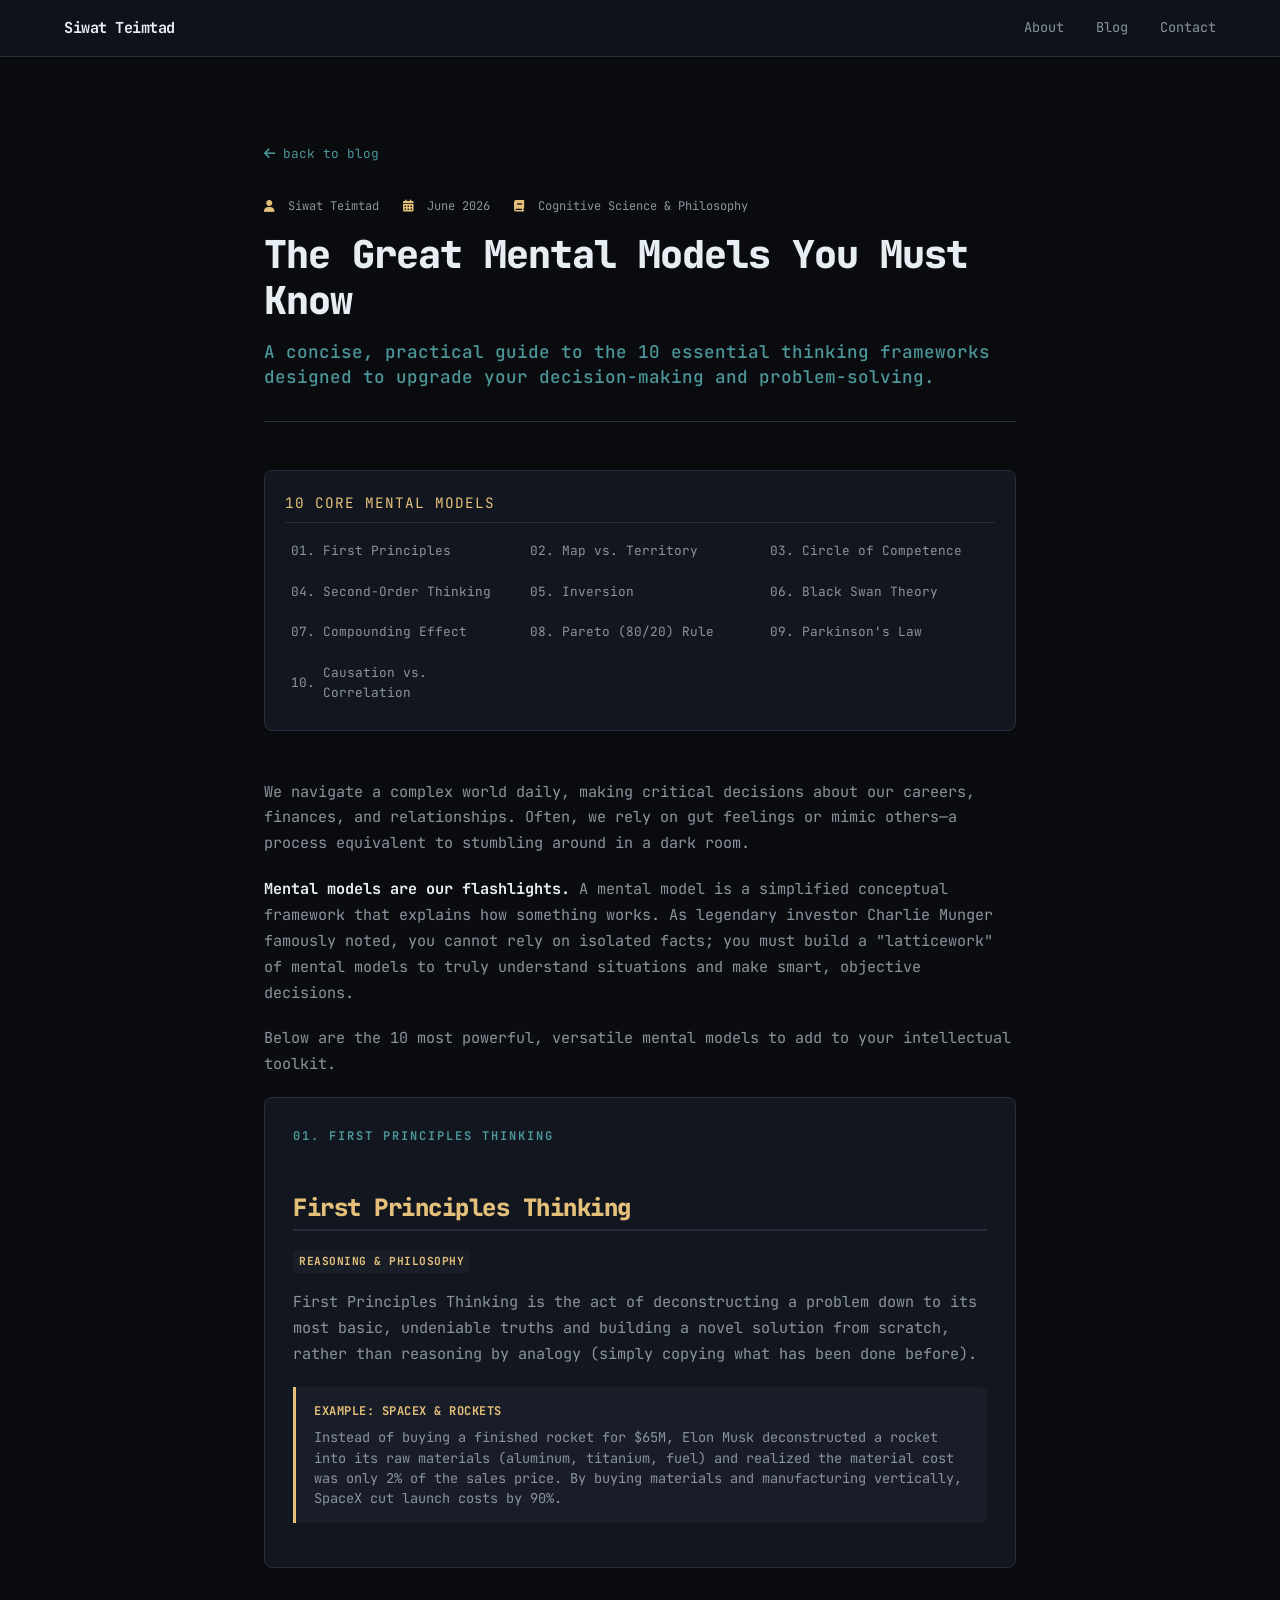
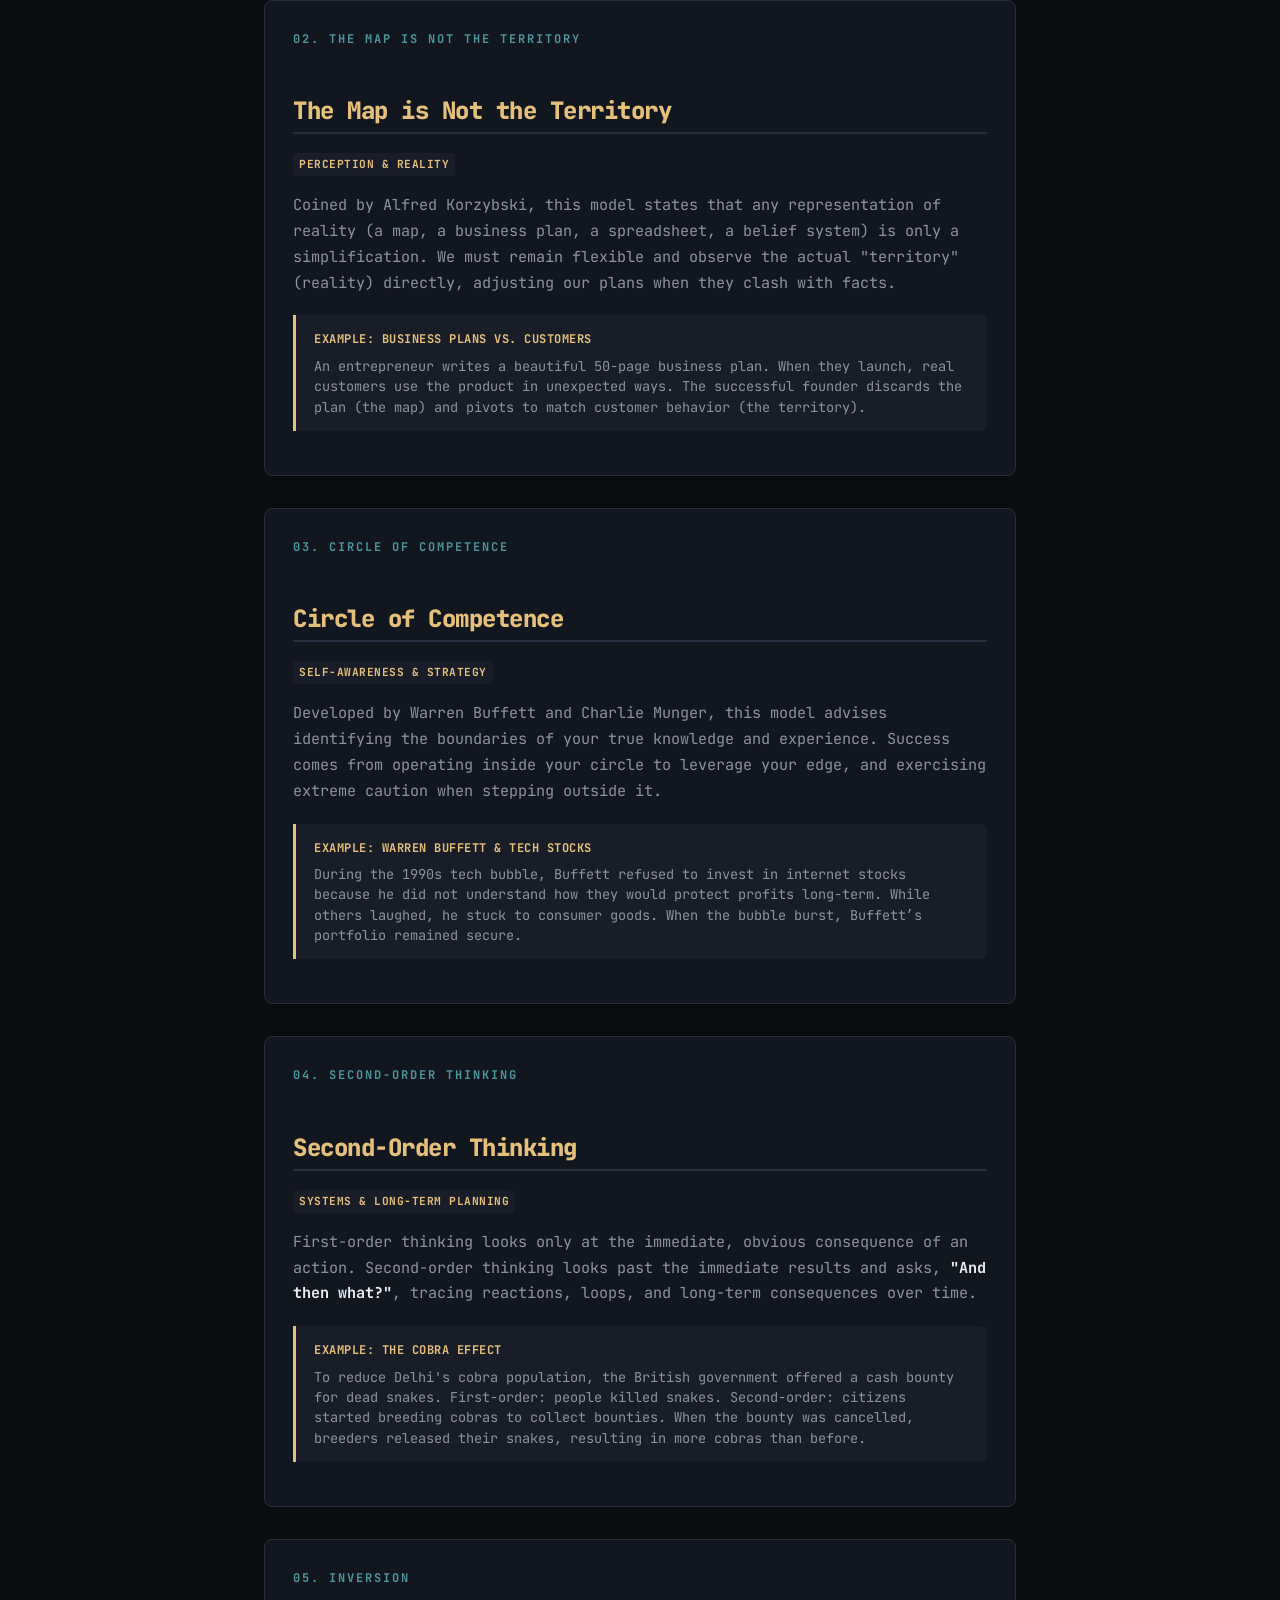
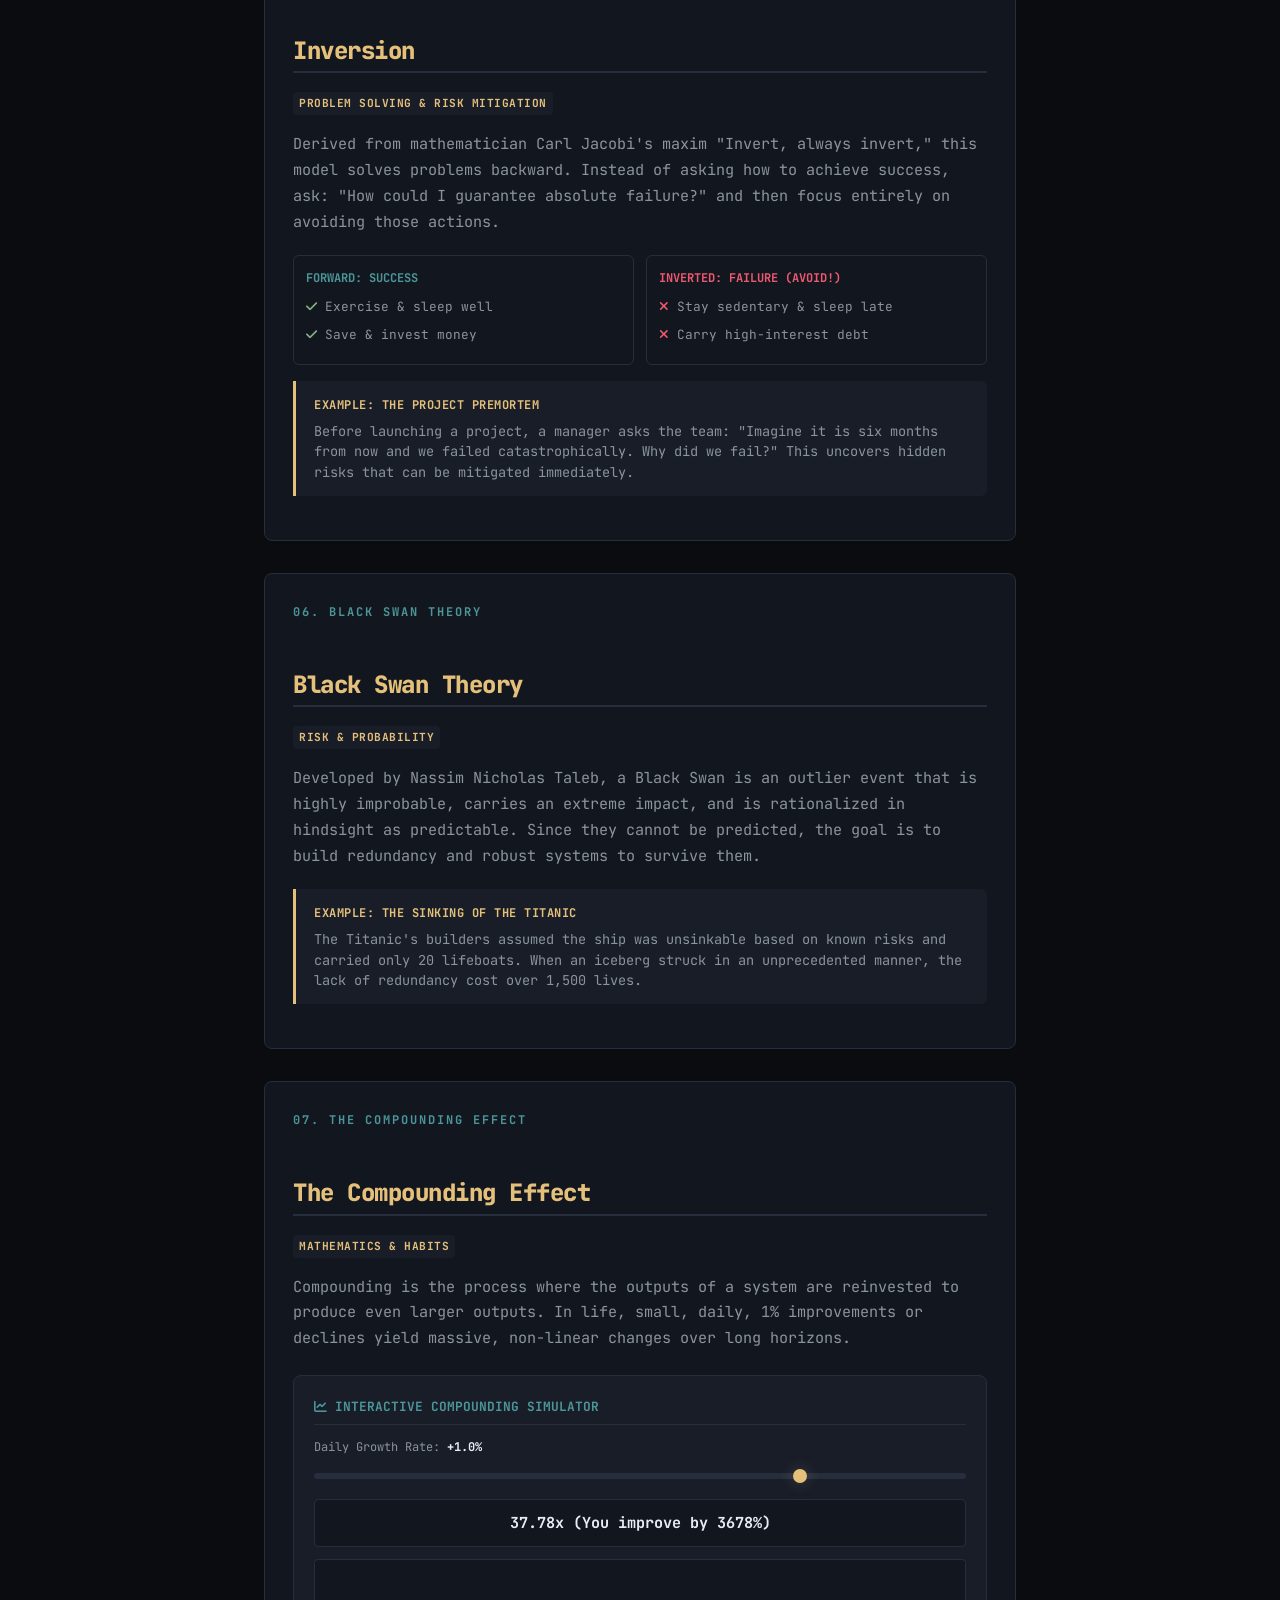
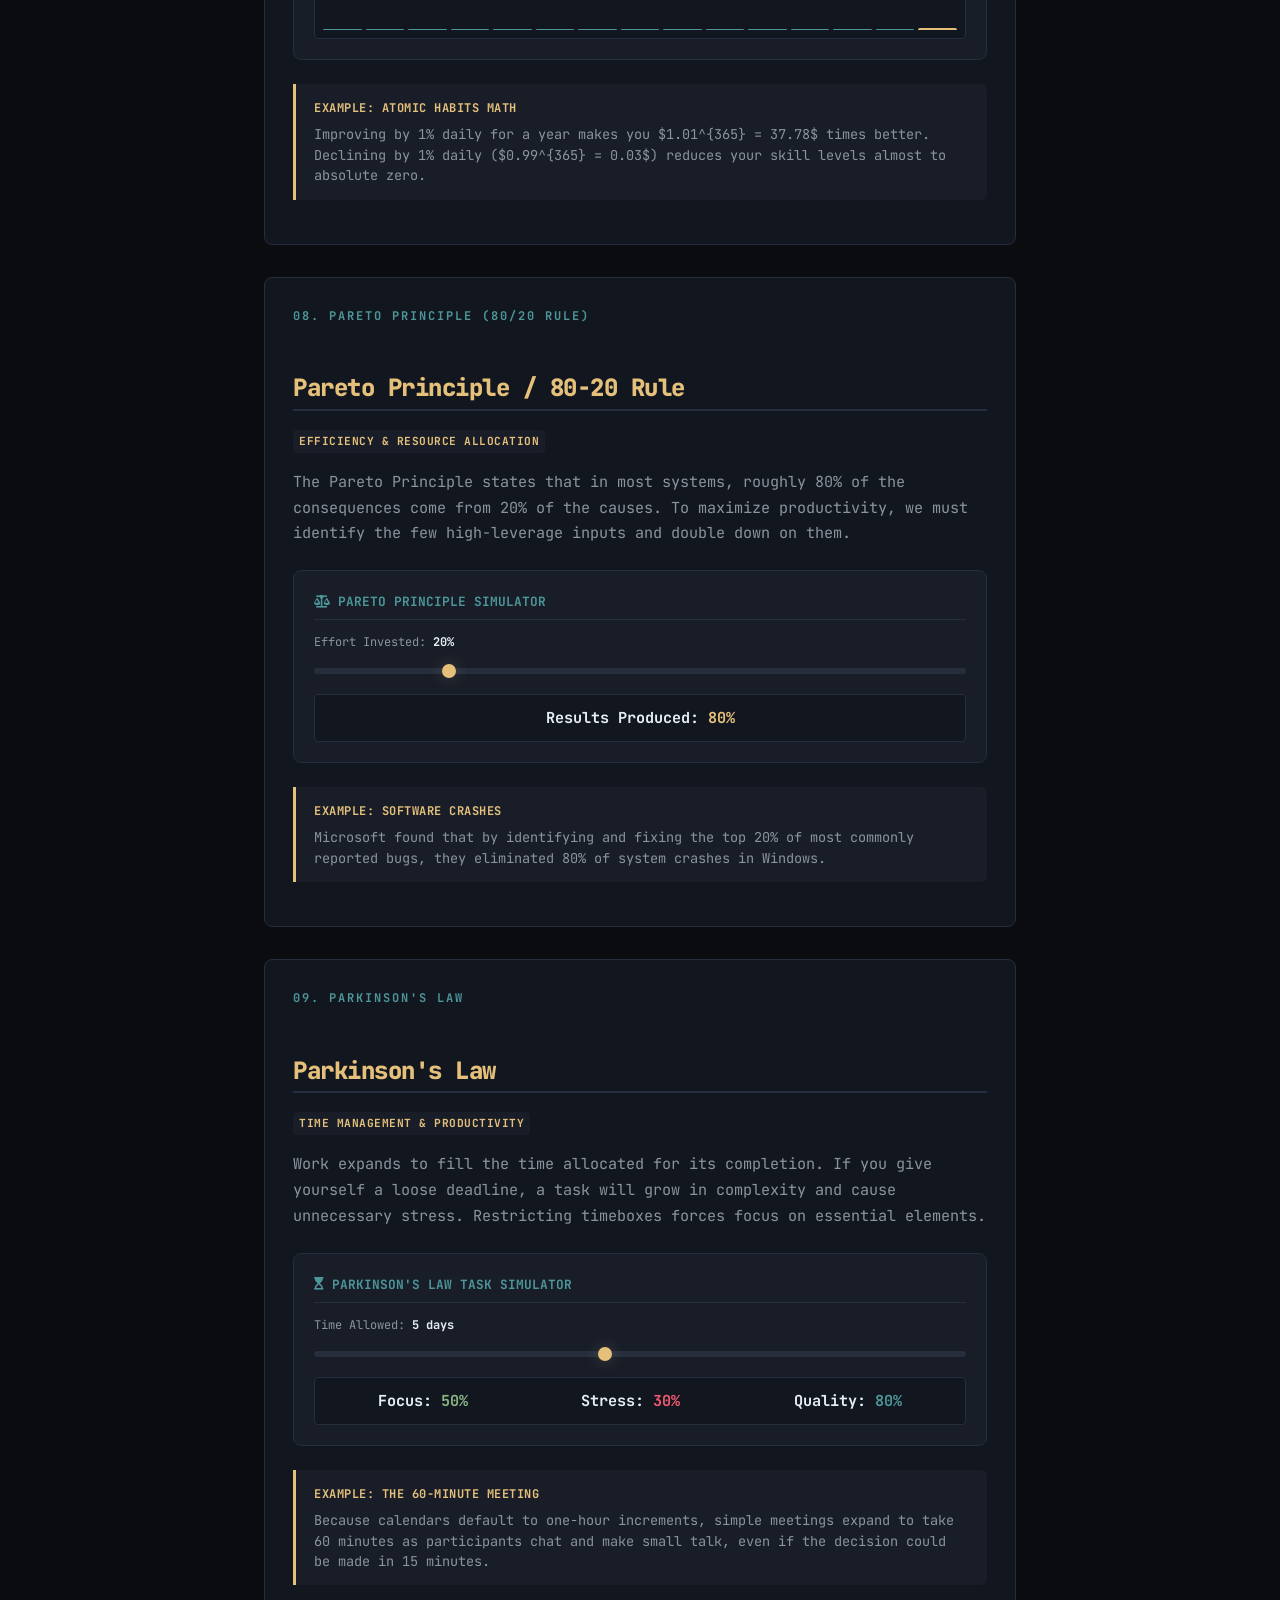
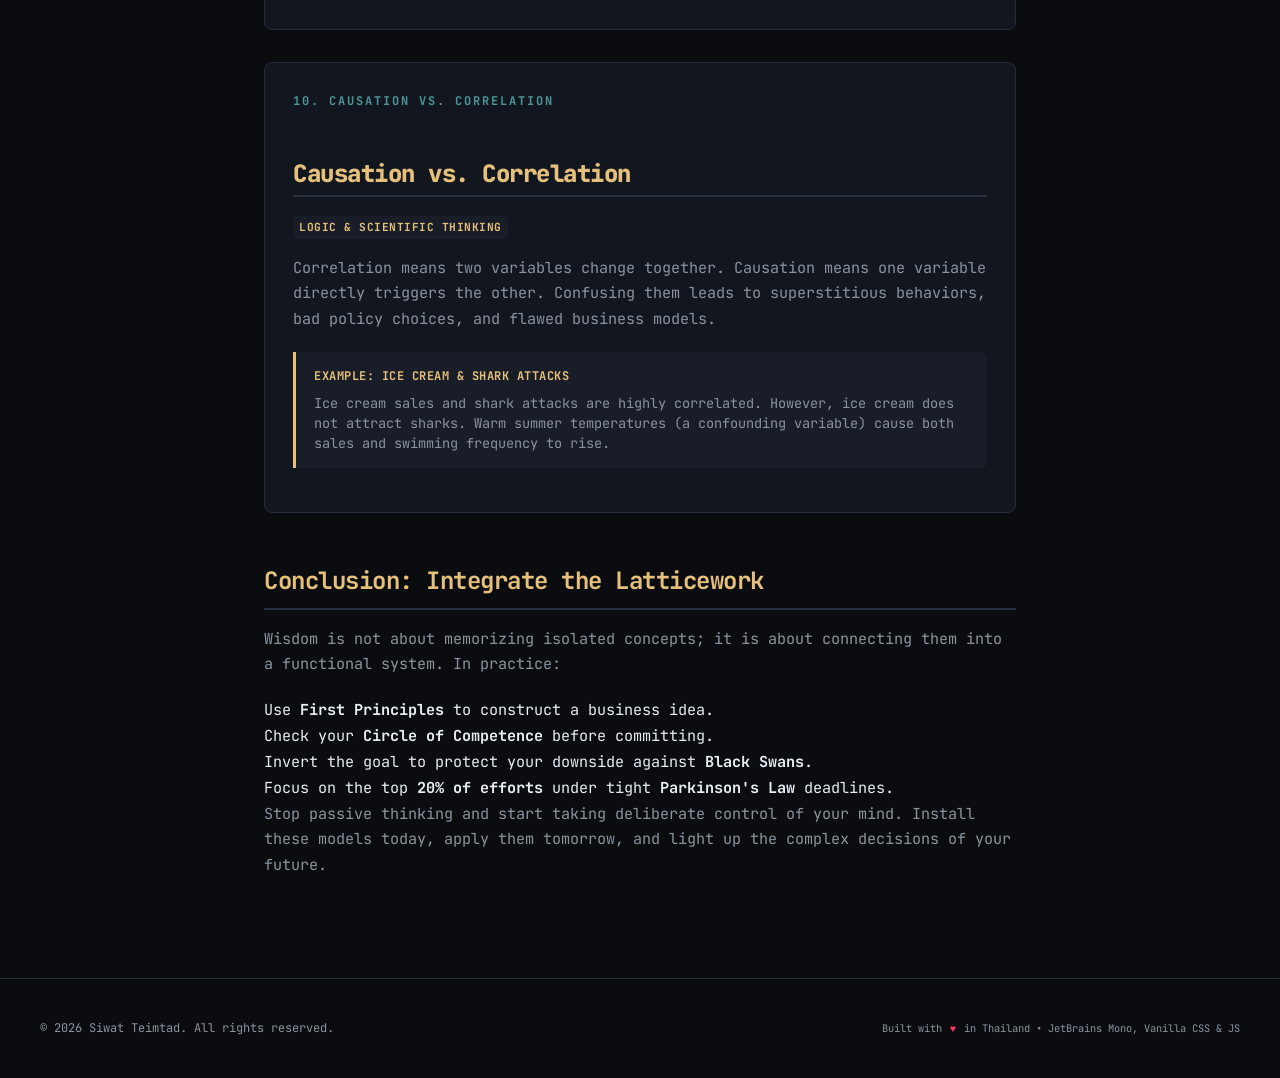
==== commit 6d1bf562: "feat: Add pulsing heart icon and localization to page footers" ====
--- a/mental_models.html
+++ b/mental_models.html
@@ -674,7 +674,7 @@
   <footer class="footer">
     <div class="footer-container">
       <p class="footer-copy">&copy; 2026 Siwat Teimtad. All rights reserved.</p>
-      <p class="footer-credit">Built with JetBrains Mono, Vanilla CSS & JS</p>
+      <p class="footer-credit">Built with <span class="heart-icon">&hearts;</span> in Thailand &bull; JetBrains Mono, Vanilla CSS & JS</p>
     </div>
   </footer>
 
--- a/style.css
+++ b/style.css
@@ -941,6 +941,19 @@
 .footer-credit {
   font-size: 0.65rem;
   color: var(--text-muted);
+}
+
+.heart-icon {
+  color: #ff3366;
+  animation: pulse-heart 1.5s infinite;
+  display: inline-block;
+  margin: 0 2px;
+}
+
+@keyframes pulse-heart {
+  0% { transform: scale(1); }
+  50% { transform: scale(1.25); }
+  100% { transform: scale(1); }
 }
 
 /* ==========================================================================
